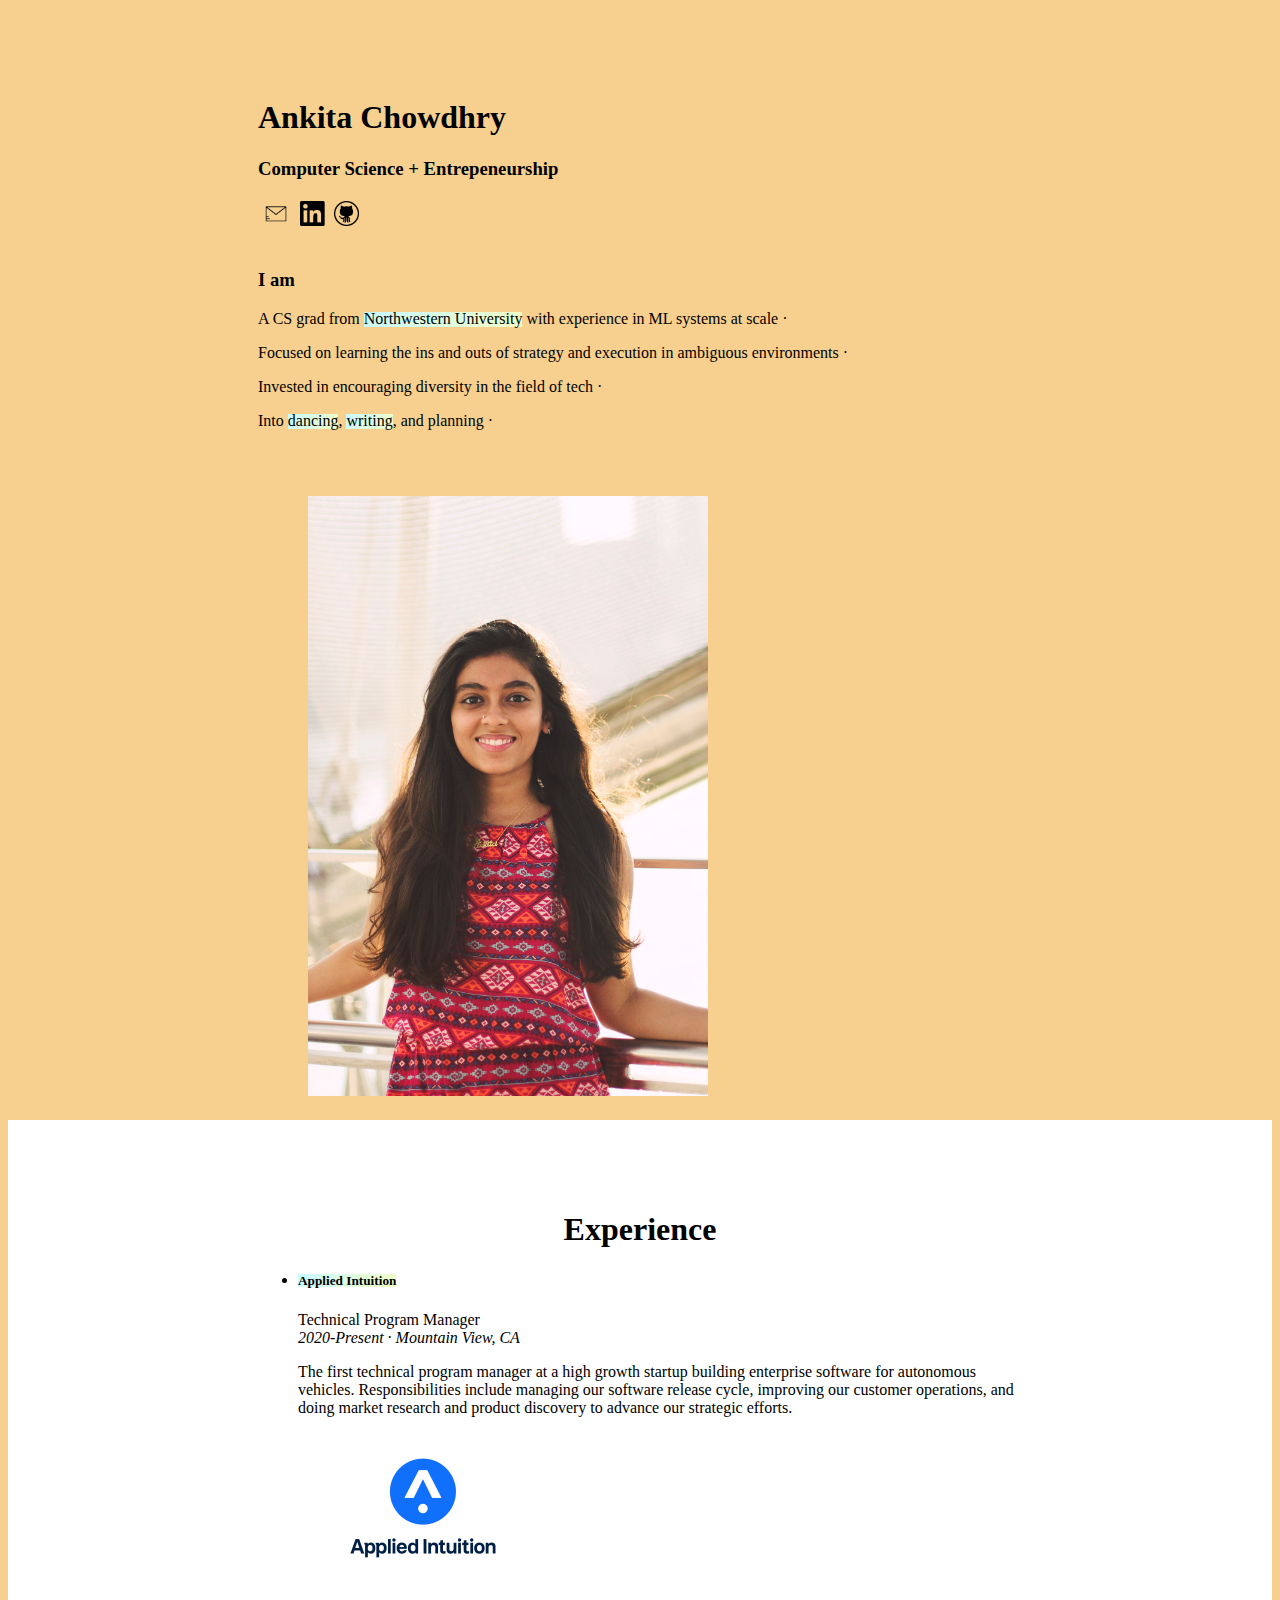
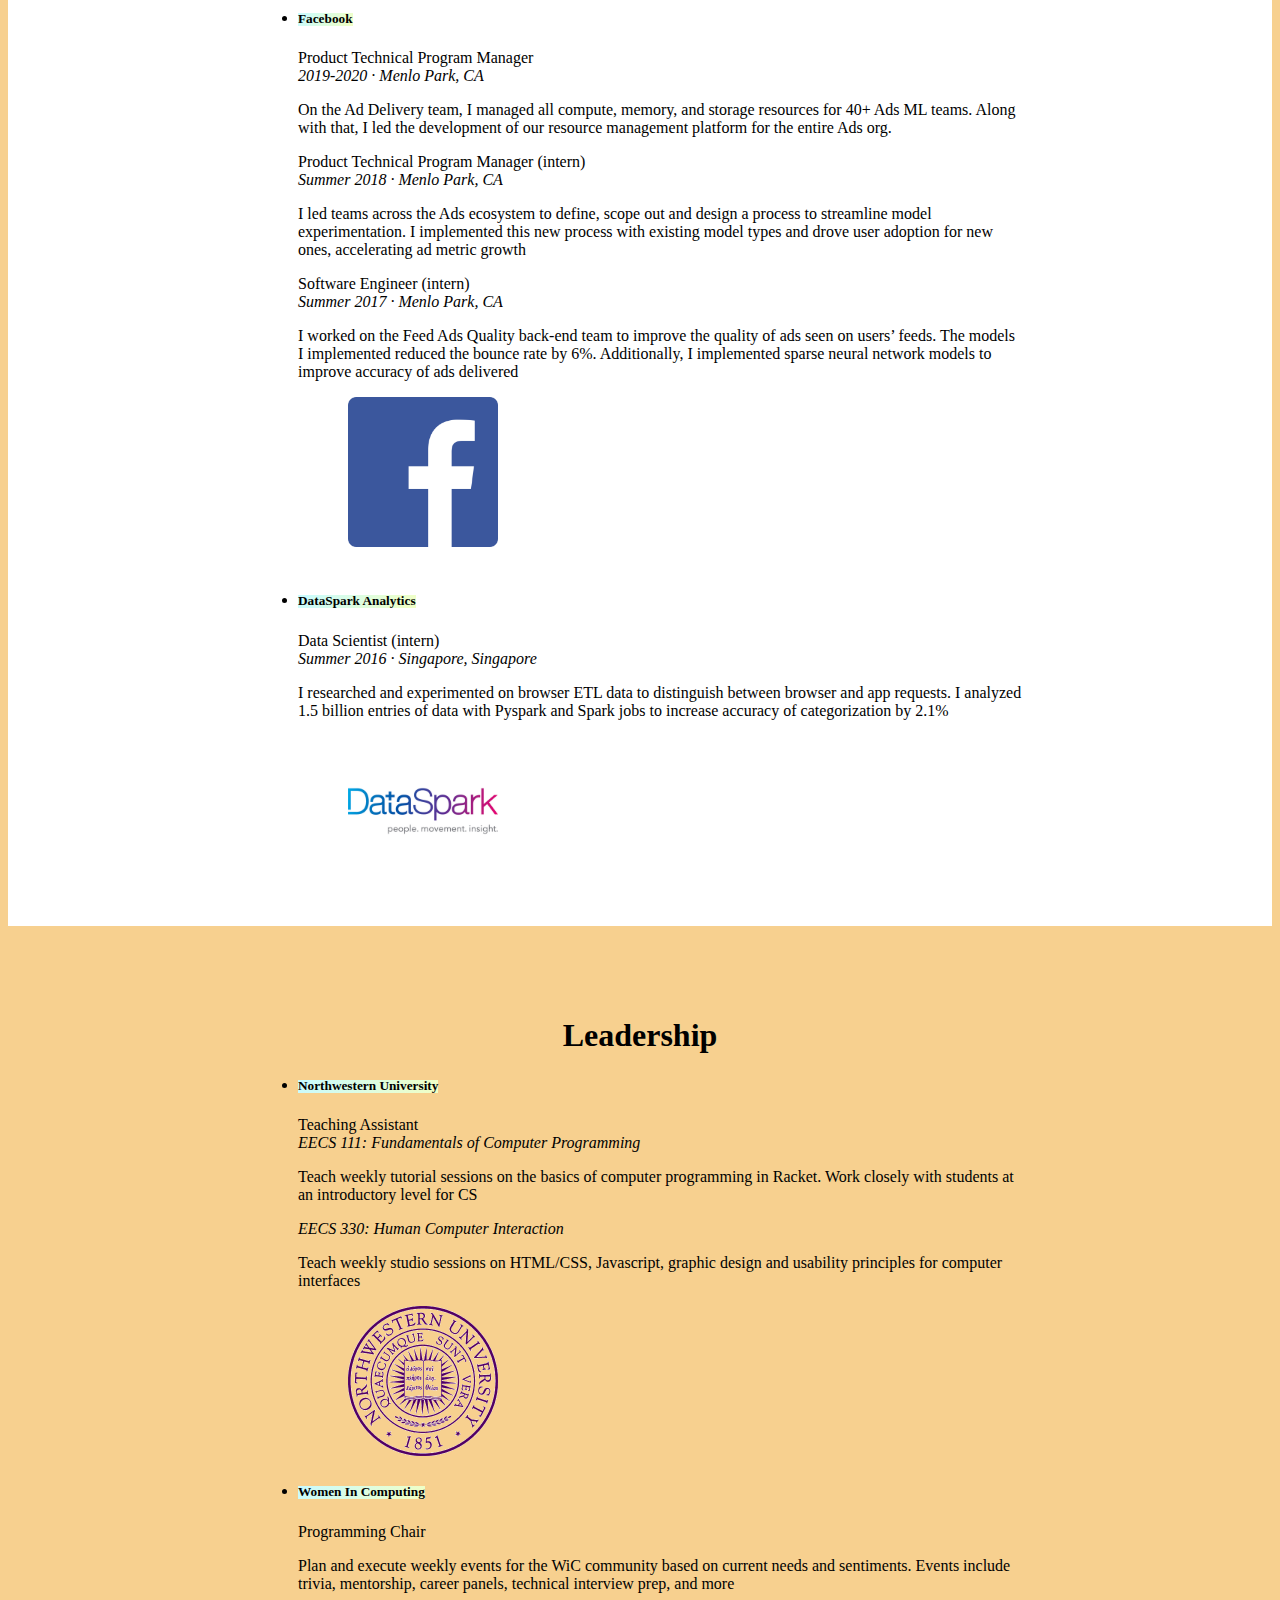
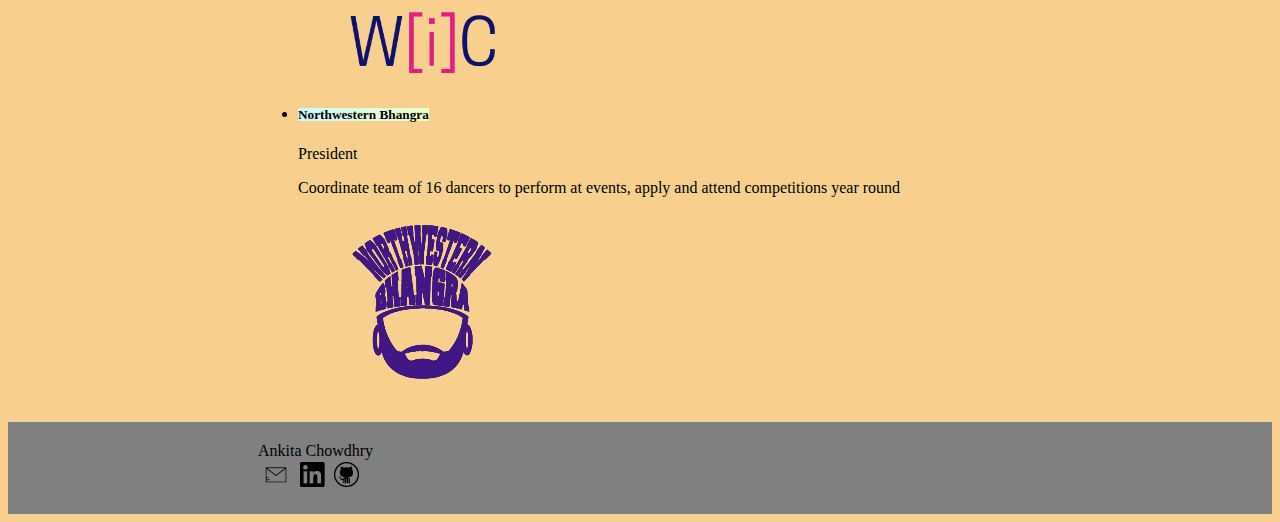
==== index.html @ aebbfc29 "updated post grad" ====
<!DOCTYPE html>
<html lang="en">
  <head>
    <!-- Required meta tags -->

      <!-- Global site tag (gtag.js) - Google Analytics -->
      <script async src="https://www.googletagmanager.com/gtag/js?id=UA-130347193-1"></script>
      <script>
      window.dataLayer = window.dataLayer || [];
      function gtag(){dataLayer.push(arguments);}
      gtag('js', new Date());

      gtag('config', 'UA-130347193-1');
      </script>


      <meta charset="utf-8">
      <meta name="viewport" content="width=device-width, initial-scale=1, shrink-to-fit=no">

  <!-- Favicon -->
      <!-- <link rel="apple-touch-icon" sizes="180x180" href="/apple-touch-icon.png">
      <link rel="icon" type="image/png" sizes="32x32" href="/favicon-32x32.png">
      <link rel="icon" type="image/png" sizes="16x16" href="/favicon-16x16.png">
      <link rel="manifest" href="/site.webmanifest">
      <link rel="mask-icon" href="/safari-pinned-tab.svg" color="#5bbad5">
      <meta name="msapplication-TileColor" content="#da532c">
      <meta name="theme-color" content="#ffffff"> -->
      <link rel="shortcut icon" type="image/x-icon" href="favicon.ico" />

      <!-- Bootstrap CSS -->
      <link rel="stylesheet" href="https://stackpath.bootstrapcdn.com/bootstrap/4.1.3/css/bootstrap.min.css" integrity="sha384-MCw98/SFnGE8fJT3GXwEOngsV7Zt27NXFoaoApmYm81iuXoPkFOJwJ8ERdknLPMO" crossorigin="anonymous">
      <link rel="stylesheet" type="text/css" href="css/style.css">

      <title>Ankita Chowdhry - Home</title>
    </head>
    <body>

      <nav class="navbar navbar-expand-lg navbar-dark bg-dark sticky-top">
        <a class="navbar-brand" href="#">Ankita Chowdhry</a>
        <button class="navbar-toggler" type="button" data-toggle="collapse" data-target="#navbarNavAltMarkup" aria-controls="navbarNavAltMarkup" aria-expanded="false" aria-label="Toggle navigation">
          <span class="navbar-toggler-icon"></span>
        </button>
        <div class="collapse navbar-collapse" id="navbarNavAltMarkup">
          <div class="navbar-nav">
            <a class="nav-item nav-link" href="#about">About</a>
            <a class="nav-item nav-link" href="#experience">Experience</a>
            <a class="nav-item nav-link" href="#leadership">Leadership</a>
            <a class="nav-item nav-link" href="photog.html">Photography</a>
            <a class="nav-item nav-link" href="blog.html">Blog</a>
          </div>
        </div>
      </nav>

      <!-- <div id="about" class="container-fluid"> -->
      <section id="about">
        <div class="row justify-content-center">
            <div class="media">
              <div class="col-6">
                <div class="media-body">
                  <h1 class="mt-0 mb-1" id="ankita-title">Ankita Chowdhry</h1>
                  <h3 class="mt-3">Computer Science + Entrepeneurship</h3>
                  <div id="icons">
                    <a href="mailto:ankitachowdhry97@gmail.com">
                      <img class="icon" src="icons/gmail.png">
                    </a>
                    <a href="https://www.linkedin.com/in/ankita-chowdhry/">
                      <img class="icon" src="icons/linkedin_121.png">
                    </a>
                    <a href="https://github.com/AnxChow">
                      <img class="icon" src="icons/github.png">
                    </a>
                  </div>
                  <br>
                  <h3>I am</h3>
                  <p>A CS grad from <a class="effect" href="https://www.northwestern.edu/">Northwestern University</a> with experience in ML systems at scale · </p>
                  <p>Focused on learning the ins and outs of strategy and execution in ambiguous environments · </p>
                  <p>Invested in encouraging diversity in the field of tech · </p>
                  <p>Into <a class="effect" href="https://www.youtube.com/watch?v=dH79D259wD0">dancing</a>, <a class="effect" href="https://www.facebook.com/RefreshDanceCrew/">writing</a>, and planning · </p>
                </div>
              </div>
              <div class="col-6">
                <img class="mr-3" id="ankitapic" src="assets/portrait2.jpg" alt="Ankita">
              </div>
            </div>
          </div>
        </section>
        <!-- </div> -->
      <!-- </div> -->
      <!-- <div id="experience" class="container-fluid"> -->
      <section id="experience">
        <div class="row justify-content-center">
          <div class="col-sm section-header">
            <h1>Experience</h1>
          </div>
        </div>
        <ul class="list-unstyled">
          <li class="media">
            <div class="media-body">
              <h5 class="mt-0 mb-1"><a class="effect" href="https://www.appliedintuition.com/">Applied Intuition</a></h5>
              <h7>Technical Program Manager</h7><br>
              <h8 style="font-style:italic">2020-Present · Mountain View, CA</h8>
              <div class="desc">
                <p> The first technical program manager at a high growth startup building enterprise software for autonomous vehicles. Responsibilities include managing our software release cycle, improving our customer operations, and doing market research and product discovery to advance our strategic efforts. </p>
              </div>
            </div>
            <img class="align-self-center mr-3 logo" src="assets/applied.png" alt="Applied">
          </li>
          <li class="media">
            <div class="media-body">
              <h5 class="mt-0 mb-1"><a class="effect" href="https://www.facebook.com/careers/">Facebook</a></h5>
              <h7>Product Technical Program Manager</h7><br>
              <h8 style="font-style:italic">2019-2020 · Menlo Park, CA</h8>
              <div class="desc">
                <p> On the Ad Delivery team, I managed all compute, memory, and storage resources for 40+ Ads ML teams. Along with that, I led the development of our resource management platform for the entire Ads org.</p>
              </div>
              <h7>Product Technical Program Manager (intern)</h7><br>
              <h8 style="font-style:italic">Summer 2018 · Menlo Park, CA</h8>
              <div class="desc">
                <p> I led teams across the Ads ecosystem to define, scope out and design a process to streamline model experimentation. I implemented this new process with existing model types and drove user adoption for new ones, accelerating ad metric growth</p>
              </div>
              <h7>Software Engineer (intern)</h7><br>
              <h8 style="font-style:italic">Summer 2017 · Menlo Park, CA</h8>
              <div class="desc">
                <p> I worked on the Feed Ads Quality back-end team to improve the quality of ads seen on users’ feeds. The models I implemented reduced the bounce rate by 6%. Additionally, I implemented sparse neural network models to improve accuracy of ads delivered</p>
              </div>
            </div>
            <img class="align-self-center mr-3 logo" src="assets/fb.png" alt="Facebook">
          </li>
          <br>
          <li class="media">
            <div class="media-body">
              <h5 class="mt-0 mb-1"><a class="effect" href="https://www.datasparkanalytics.com/">DataSpark Analytics</a></h5>
              <h7>Data Scientist (intern)</h7><br>
              <h8 style="font-style:italic">Summer 2016 · Singapore, Singapore</h8>
              <div class="desc">
                <p> I researched and experimented on browser ETL data to distinguish between browser and app requests. I analyzed 1.5 billion entries of data with Pyspark and Spark jobs to increase accuracy of categorization by 2.1%</p>
              </div>
            </div>
            <img class="align-self-center mr-3 logo" src="assets/dspark.png" alt="Dataspark">
          </li>
        </ul>
      </section>
      <!-- </div> -->
      <section id="leadership">
        <!-- <div id="leadership" class="container-fluid"> -->
          <div class="row justify-content-center">
            <div class="col-sm section-header">
              <h1>Leadership</h1>
            </div>
          </div>
          <ul class="list-unstyled">
            <li class="media">
              <div class="media-body">
                <h5 class="mt-0 mb-1"><a class="effect" href="https://www.northwestern.edu/">Northwestern University</a></h5>
                <h7>Teaching Assistant</h7>
                <div class="desc">
                  <h8 style="font-style:italic">EECS 111: Fundamentals of Computer Programming</h8>
                  <p>Teach weekly tutorial sessions on the basics of computer programming in Racket. Work closely with students at an introductory level for CS</p>
                  <h8 style="font-style:italic">EECS 330: Human Computer Interaction</h8>
                  <p>Teach weekly studio sessions on HTML/CSS, Javascript, graphic design and usability principles for computer interfaces</p>
                </div>
              </div>
              <img class="align-self-center mr-3 logo" src="assets/NU.png" alt="Generic placeholder image">
            </li>
            <li class="media my-4">
              <div class="media-body">
                <h5 class="mt-0 mb-1"><a class="effect" href="http://www.eecs.northwestern.edu/wic/">Women In Computing</a></h5>
                <h7>Programming Chair</h7>
                <div class="desc">
                  <p>Plan and execute weekly events for the WiC community based on current needs and sentiments. Events include trivia, mentorship, career panels, technical interview prep, and more</p>
                </div>
              </div>
              <img class="align-self-center mr-3 logo" src="assets/wic.png" alt="Generic placeholder image">
            </li>
            <li class="media">
              <div class="media-body">
                <h5 class="mt-0 mb-1"><a class="effect" href="https://ankitachowdhry97.wixsite.com/nubhangra">Northwestern Bhangra</a></h5>
                <h7>President</h7>
                <div class="desc">
                  <p>Coordinate team of 16 dancers to perform at events, apply and attend competitions year round</p>
                </div>
              </div>
              <img class="align-self-center mr-3 logo" src="assets/bhangra.svg" alt="Generic placeholder image">
            </li>
          </ul>
        </section>
        <!-- </div> -->
        <section id="footer">
          <div class="row justify-content-between">
            <div class="col-sm-9">
              Ankita Chowdhry
            </div>
            <div id="icons" class="icon-bottom col-sm-3">
              <a href="mailto:ankitachowdhry97@gmail.com">
                <img class="icon" src="icons/gmail.png">
              </a>
              <a href="https://www.linkedin.com/in/ankita-chowdhry/">
                <img class="icon" src="icons/linkedin_121.png">
              </a>
              <a href="https://github.com/AnxChow">
                <img class="icon" src="icons/github.png">
              </a>
            </div>
        </section>
      <!-- Optional JavaScript -->
      <!-- jQuery first, then Popper.js, then Bootstrap JS -->
      <script src="https://code.jquery.com/jquery-3.3.1.slim.min.js" integrity="sha384-q8i/X+965DzO0rT7abK41JStQIAqVgRVzpbzo5smXKp4YfRvH+8abtTE1Pi6jizo" crossorigin="anonymous"></script>
      <script src="https://cdnjs.cloudflare.com/ajax/libs/popper.js/1.14.3/umd/popper.min.js" integrity="sha384-ZMP7rVo3mIykV+2+9J3UJ46jBk0WLaUAdn689aCwoqbBJiSnjAK/l8WvCWPIPm49" crossorigin="anonymous"></script>
      <script src="https://stackpath.bootstrapcdn.com/bootstrap/4.1.3/js/bootstrap.min.js" integrity="sha384-ChfqqxuZUCnJSK3+MXmPNIyE6ZbWh2IMqE241rYiqJxyMiZ6OW/JmZQ5stwEULTy" crossorigin="anonymous"></script>
      <script src="https://ajax.googleapis.com/ajax/libs/jquery/3.3.1/jquery.min.js"></script>
      <script src="js/index.js"></script>
    </body>
</html>
---- css/style.css ----
#ankitapic{
  /* float:right; */
  height: 600px;
  width: auto;
  padding-left: 50px;
  padding-top: 50px;
}

body {
  background-color: #f7d08f;
}

a{
  text-decoration:none;
}

a.effect{
  color:black;
  text-decoration: none;
  background-image: linear-gradient(120deg,  #C9FBFF 0%, #F1FFC4 100%);
  background-repeat: no-repeat;
  /* background-size: 100% 0.2em; */
  background-size: 100% 88%;
  background-position: 0 88%;
  transition: background-size 0.25s ease-in;
}

a.effect:hover{
  text-decoration:none;
  background-size: 100% 0.2em;
  background-image: linear-gradient(120deg,  #F1FFC4 0%,  #C9FBFF 100%);
  opacity:1;
}

a:hover{
  opacity:.5;
  text-decoration: none;
}

.icon{
  width:auto;
  height: 25px;
  padding: 2.5px;
}

.logo{
  height: auto;
  width: 150px;
  padding-left: 50px;
}

.icon img:hover{
  height:15px;
  width:auto;
}

.section-header{
  padding-top: 50px;
  text-align: center;
}

h1{
  font-family: 'AvenirNext-DemiBold';
}
h2{
  font-family: 'AvenirNext-DemiBold';
}
h3{
  font-family: 'AvenirNext-DemiBold';
}
p{
  font-family:'Avenir Next';
}

#ankita-title{
  padding-top: 50px;
}

#photog-title{
  padding-top: 100px;
  text-align: center;
  /* vertical-align: center; */
}

.pic{
  width:750px;
  height:500px;
}

section{
  padding-left: 250px;
  padding-right: 250px;
  padding-top: 20px;
  padding-bottom: 20px;
}

#experience, #africa, #misc{
  background-color: white;
}

#intro{
  height:300px;
}

#blog-intro{
  height:450px;
}


#footer{
  background-color: grey;
  justify-content: space-between;
}

 .icon-bottom{
  padding-right: 66px;
}
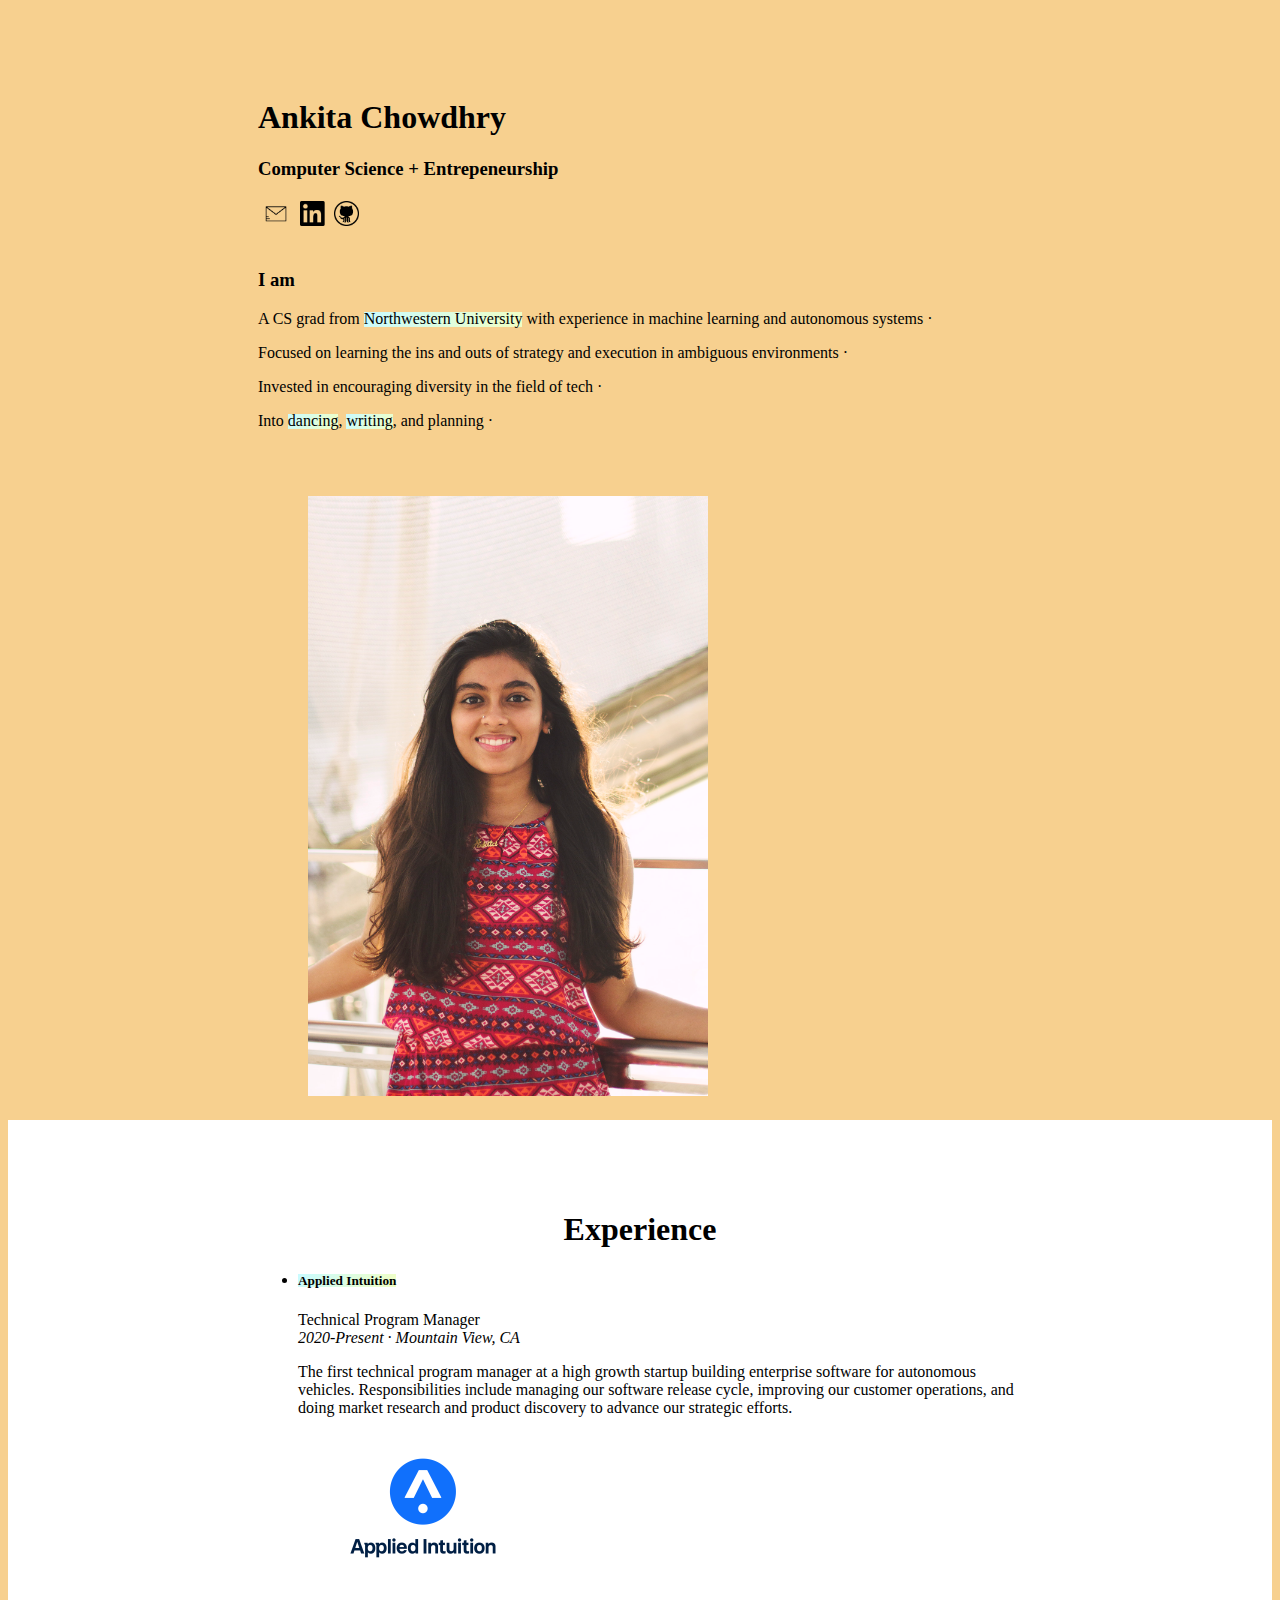
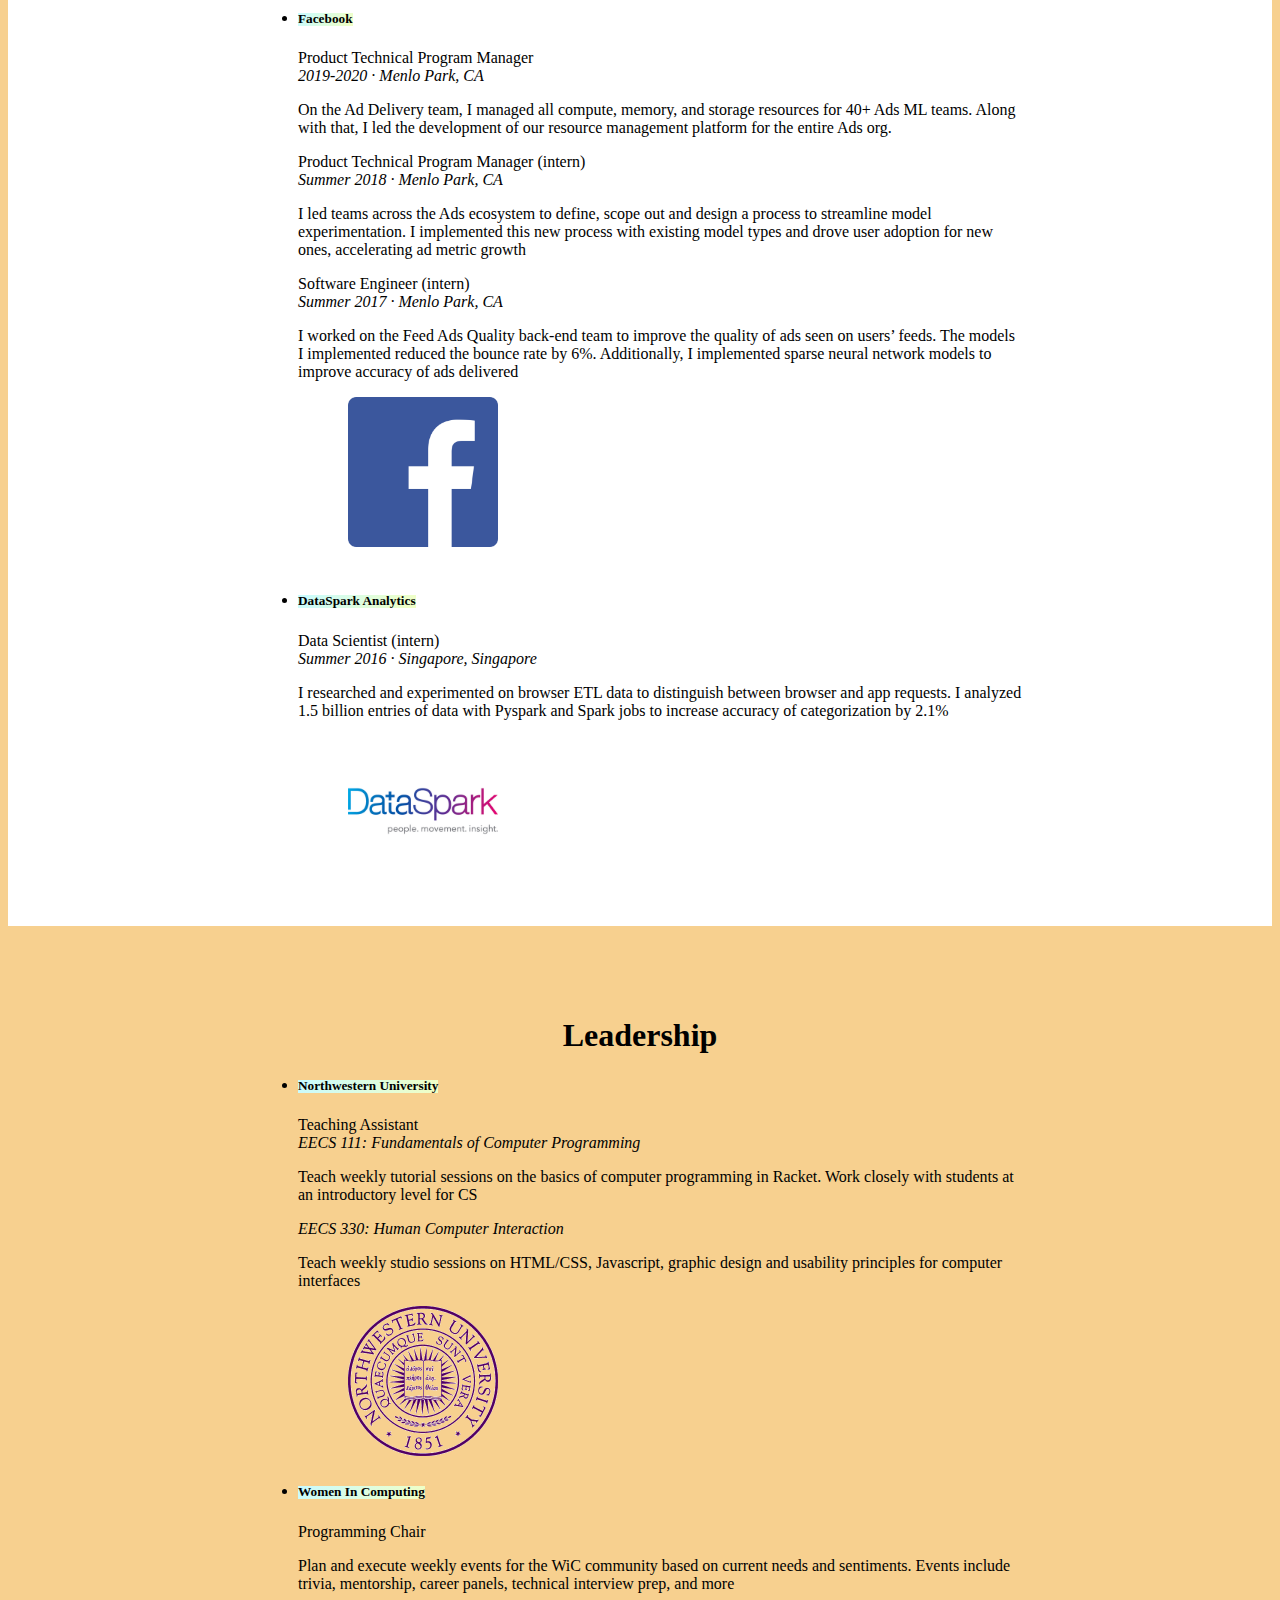
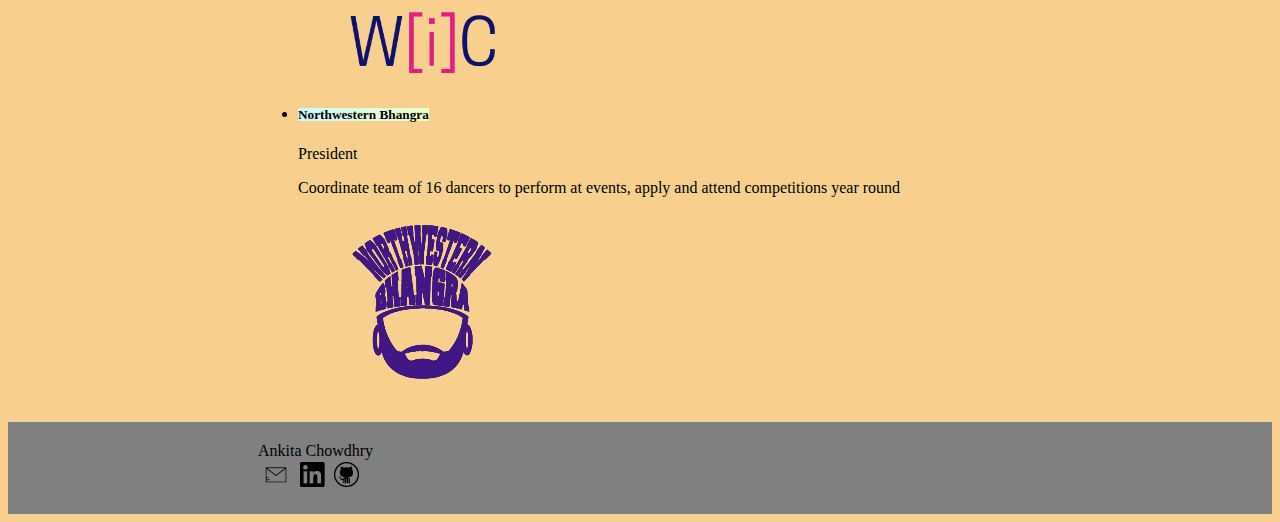
==== commit fa161577: "update bio" ====
--- a/index.html
+++ b/index.html
@@ -72,10 +72,10 @@
                   </div>
                   <br>
                   <h3>I am</h3>
-                  <p>A CS grad from <a class="effect" href="https://www.northwestern.edu/">Northwestern University</a> with experience in ML systems at scale · </p>
+                  <p>A CS grad from <a class="effect" href="https://www.northwestern.edu/">Northwestern University</a> with experience in machine learning and autonomous systems · </p>
                   <p>Focused on learning the ins and outs of strategy and execution in ambiguous environments · </p>
                   <p>Invested in encouraging diversity in the field of tech · </p>
-                  <p>Into <a class="effect" href="https://www.youtube.com/watch?v=dH79D259wD0">dancing</a>, <a class="effect" href="https://www.facebook.com/RefreshDanceCrew/">writing</a>, and planning · </p>
+                  <p>Into <a class="effect" href="https://www.youtube.com/watch?v=dH79D259wD0">dancing</a>, <a class="effect" href="blog.html">writing</a>, and planning · </p>
                 </div>
               </div>
               <div class="col-6">
--- a/css/style.css
+++ b/css/style.css
@@ -82,9 +82,71 @@
   /* vertical-align: center; */
 }
 
+.blog-title{
+  padding-top: 20px;
+  /* text-align: left; */
+  /* vertical-align: center; */
+}
+
+.blog-pic{
+  /* height:300px;
+  width:auto; */
+  width:100%;
+  height:auto;
+  padding-bottom: 10px;
+}
+
+.blog-desc{
+  padding-bottom: 20px;
+}
+
+p.blog-date{
+  font-style:italic;
+}
+
 .pic{
   width:750px;
   height:500px;
+}
+
+
+#experience, #africa, #misc{
+  background-color: white;
+}
+
+#intro{
+  height:300px;
+}
+
+.blog-container{
+  width:500px;
+  height:auto;
+  margin-left: auto;
+  margin-right: auto;
+  text-align: left;
+}
+
+.blog-body-title{
+  padding-top: 20px;
+  /* text-align: left; */
+  /* vertical-align: center; */
+  text-align: center;
+}
+
+.blog-body{
+  width:1000px;
+  height:auto;
+  margin-left: auto;
+  margin-right: auto;
+  text-align: left;
+  padding-bottom: 20px;
+}
+
+.blog-body-pic{
+  display: block;
+  margin-left: auto;
+  margin-right: auto;
+  width: 50%;
 }
 
 section{
@@ -94,19 +156,6 @@
   padding-bottom: 20px;
 }
 
-#experience, #africa, #misc{
-  background-color: white;
-}
-
-#intro{
-  height:300px;
-}
-
-#blog-intro{
-  height:450px;
-}
-
-
 #footer{
   background-color: grey;
   justify-content: space-between;
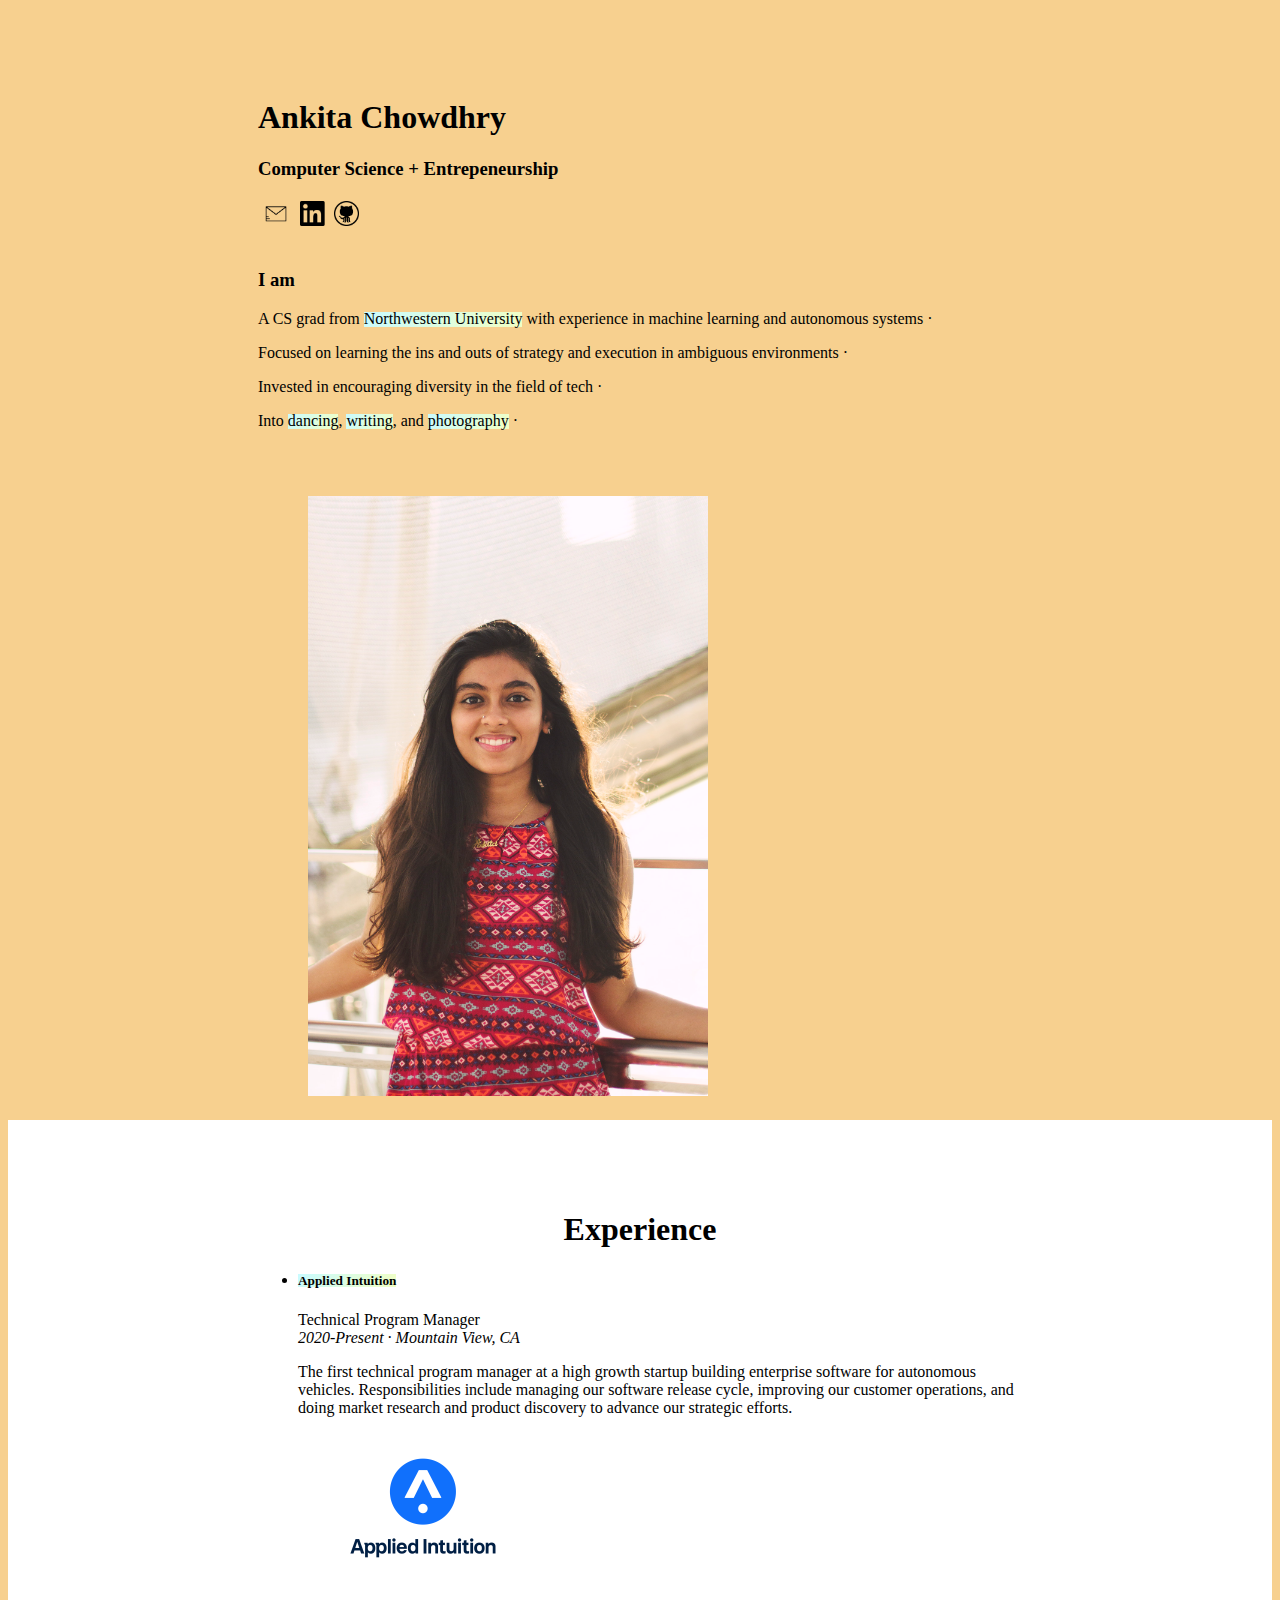
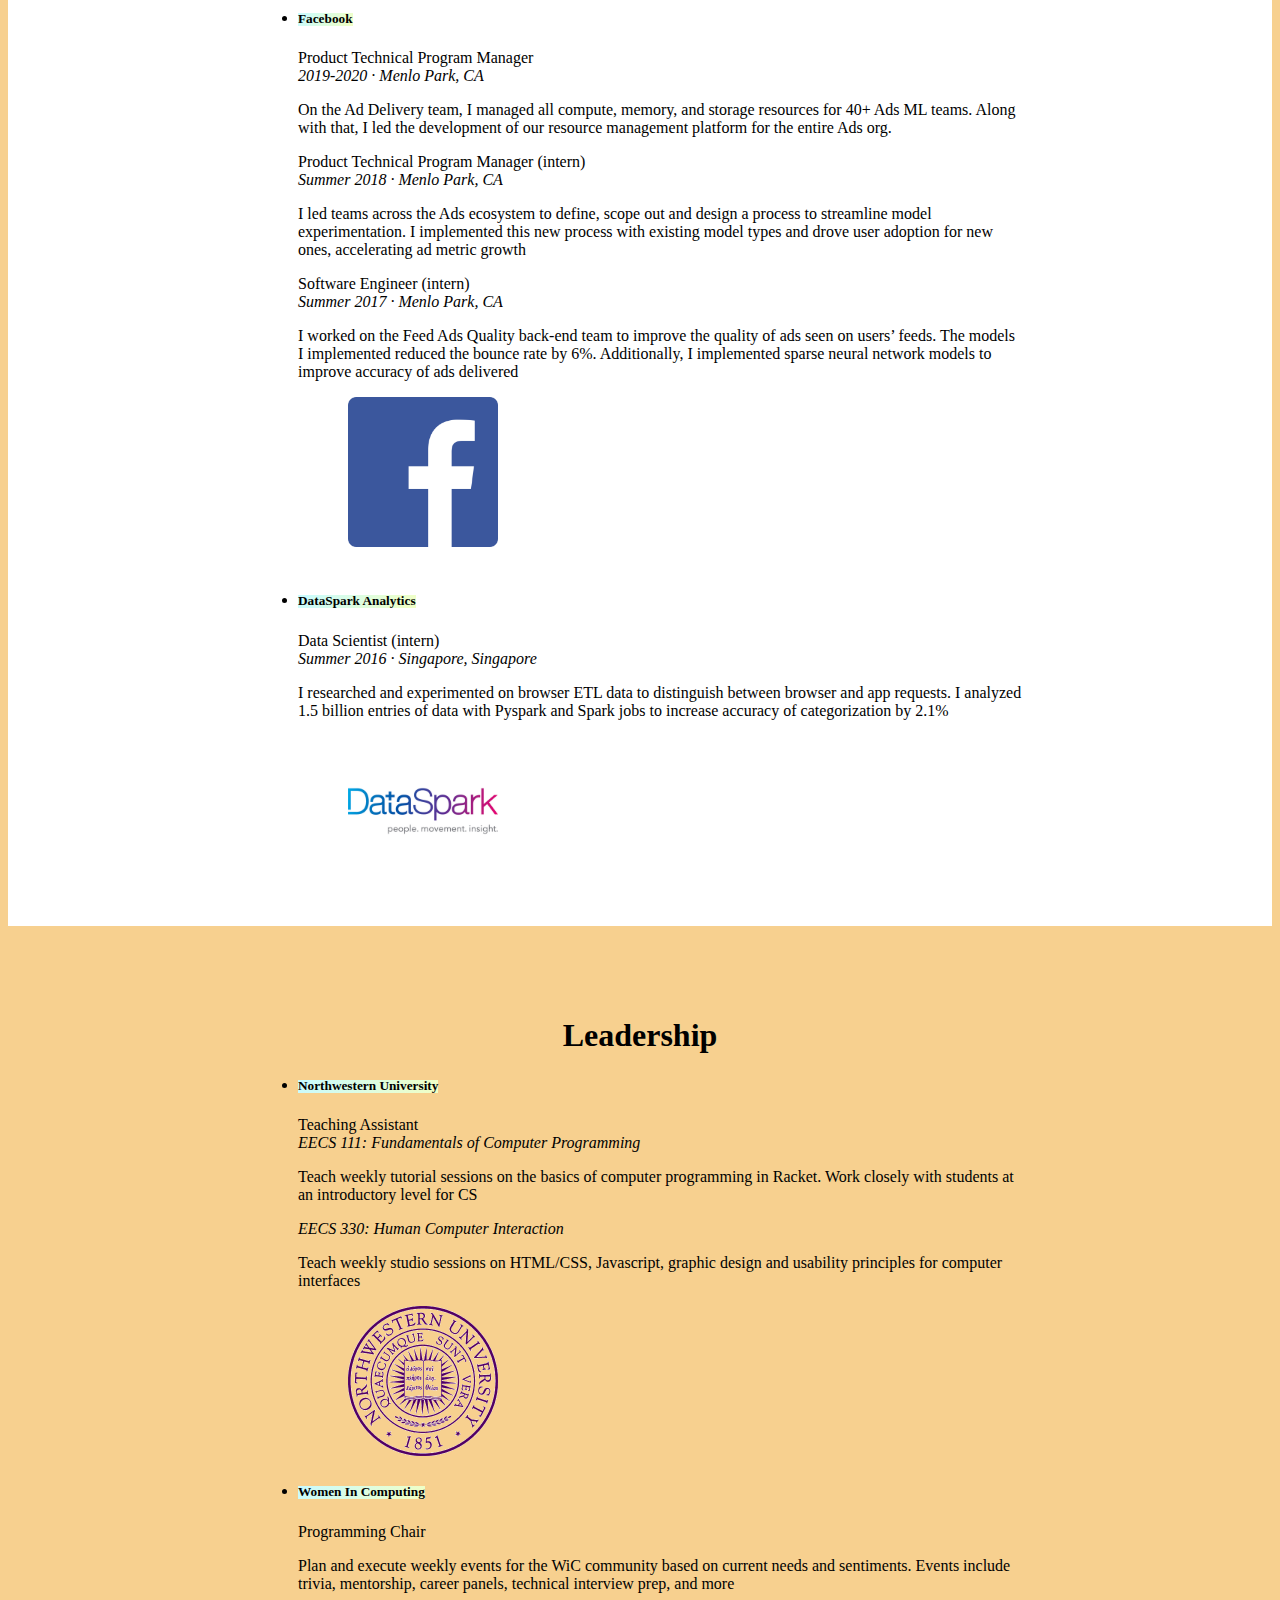
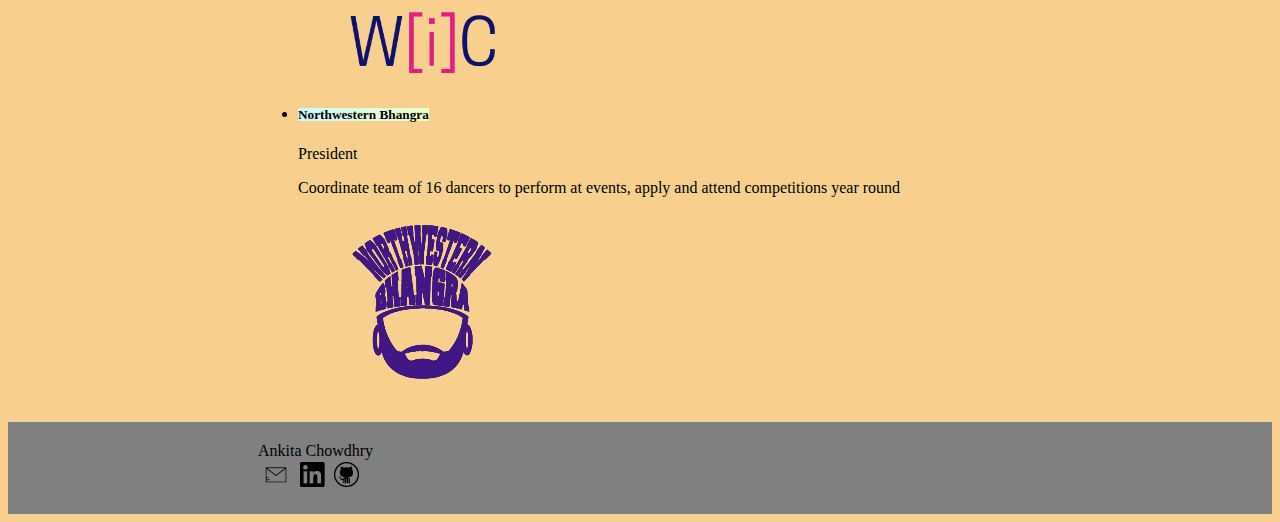
==== commit 56ce7de5: "update interests" ====
--- a/index.html
+++ b/index.html
@@ -75,7 +75,7 @@
                   <p>A CS grad from <a class="effect" href="https://www.northwestern.edu/">Northwestern University</a> with experience in machine learning and autonomous systems · </p>
                   <p>Focused on learning the ins and outs of strategy and execution in ambiguous environments · </p>
                   <p>Invested in encouraging diversity in the field of tech · </p>
-                  <p>Into <a class="effect" href="https://www.youtube.com/watch?v=dH79D259wD0">dancing</a>, <a class="effect" href="blog.html">writing</a>, and planning · </p>
+                  <p>Into <a class="effect" href="https://www.youtube.com/watch?v=dH79D259wD0">dancing</a>, <a class="effect" href="blog.html">writing</a>, and <a class="effect" href="photog.html">photography</a> · </p>
                 </div>
               </div>
               <div class="col-6">
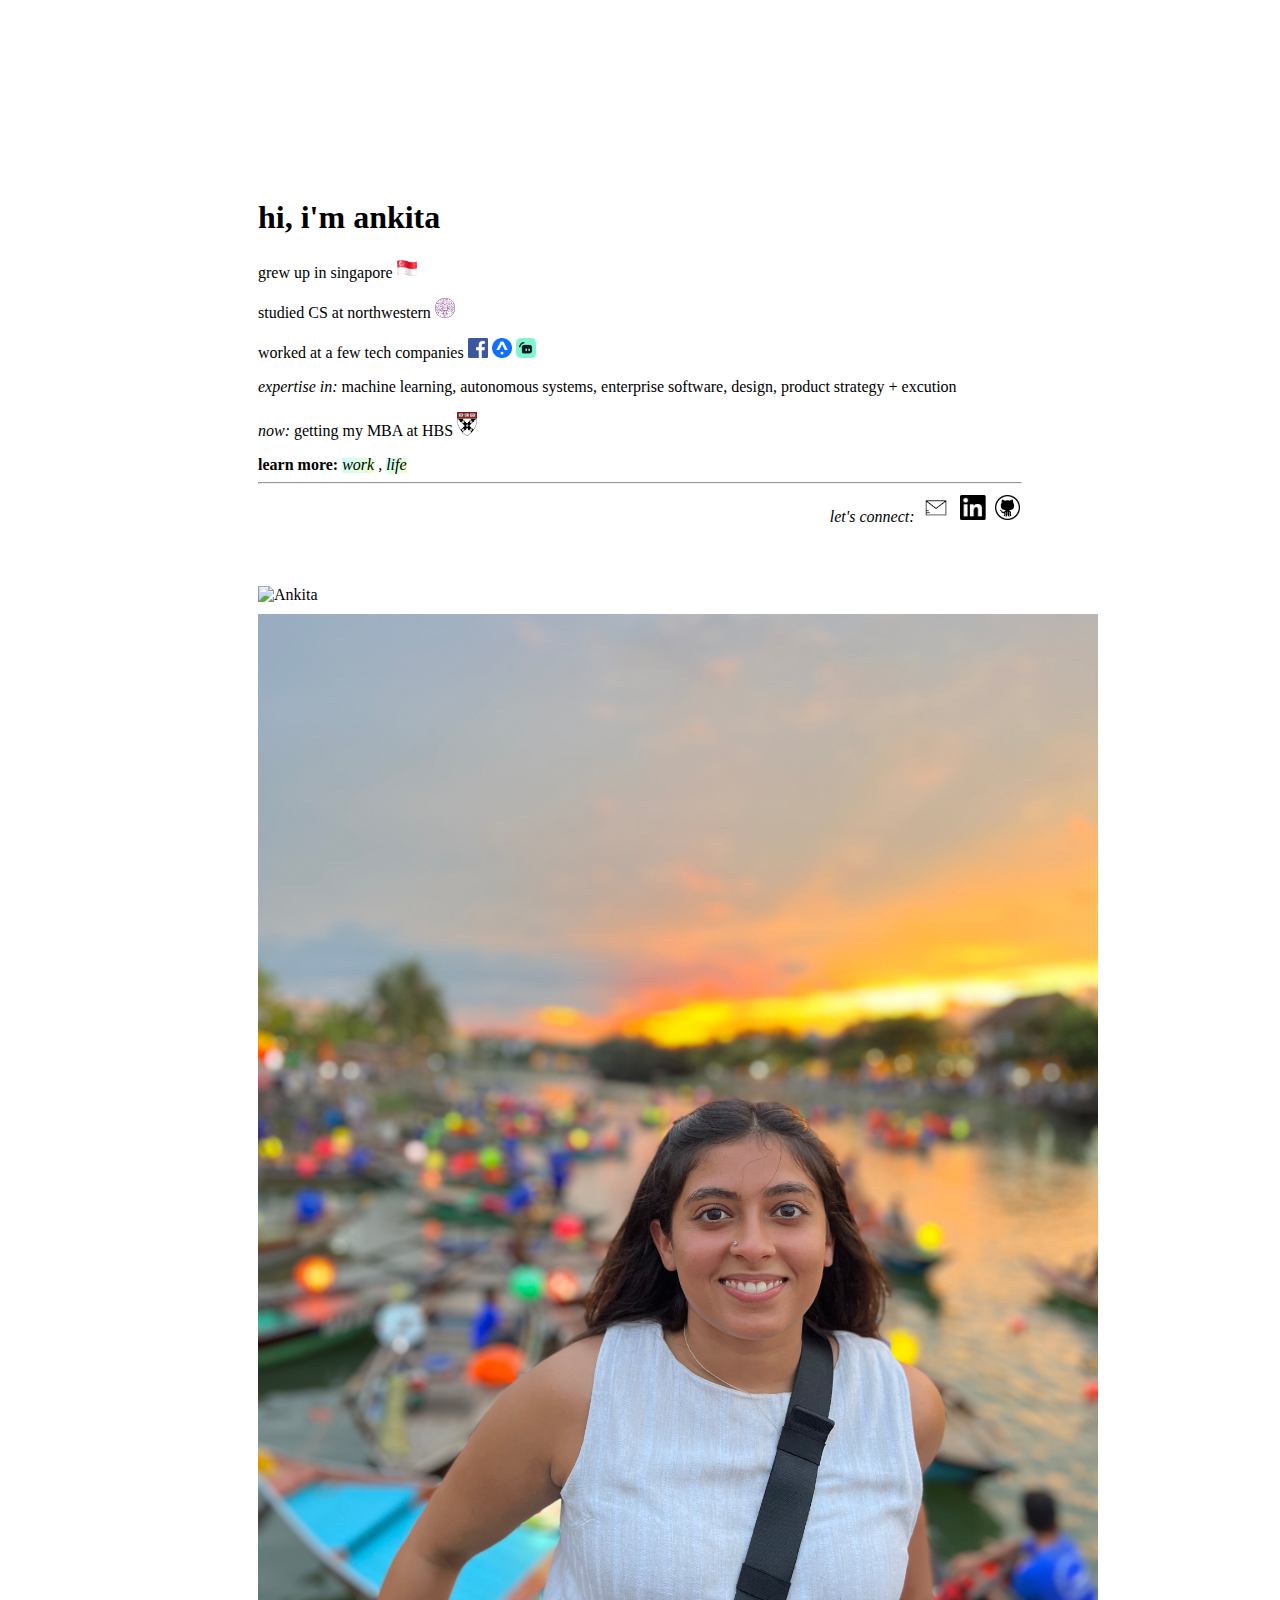
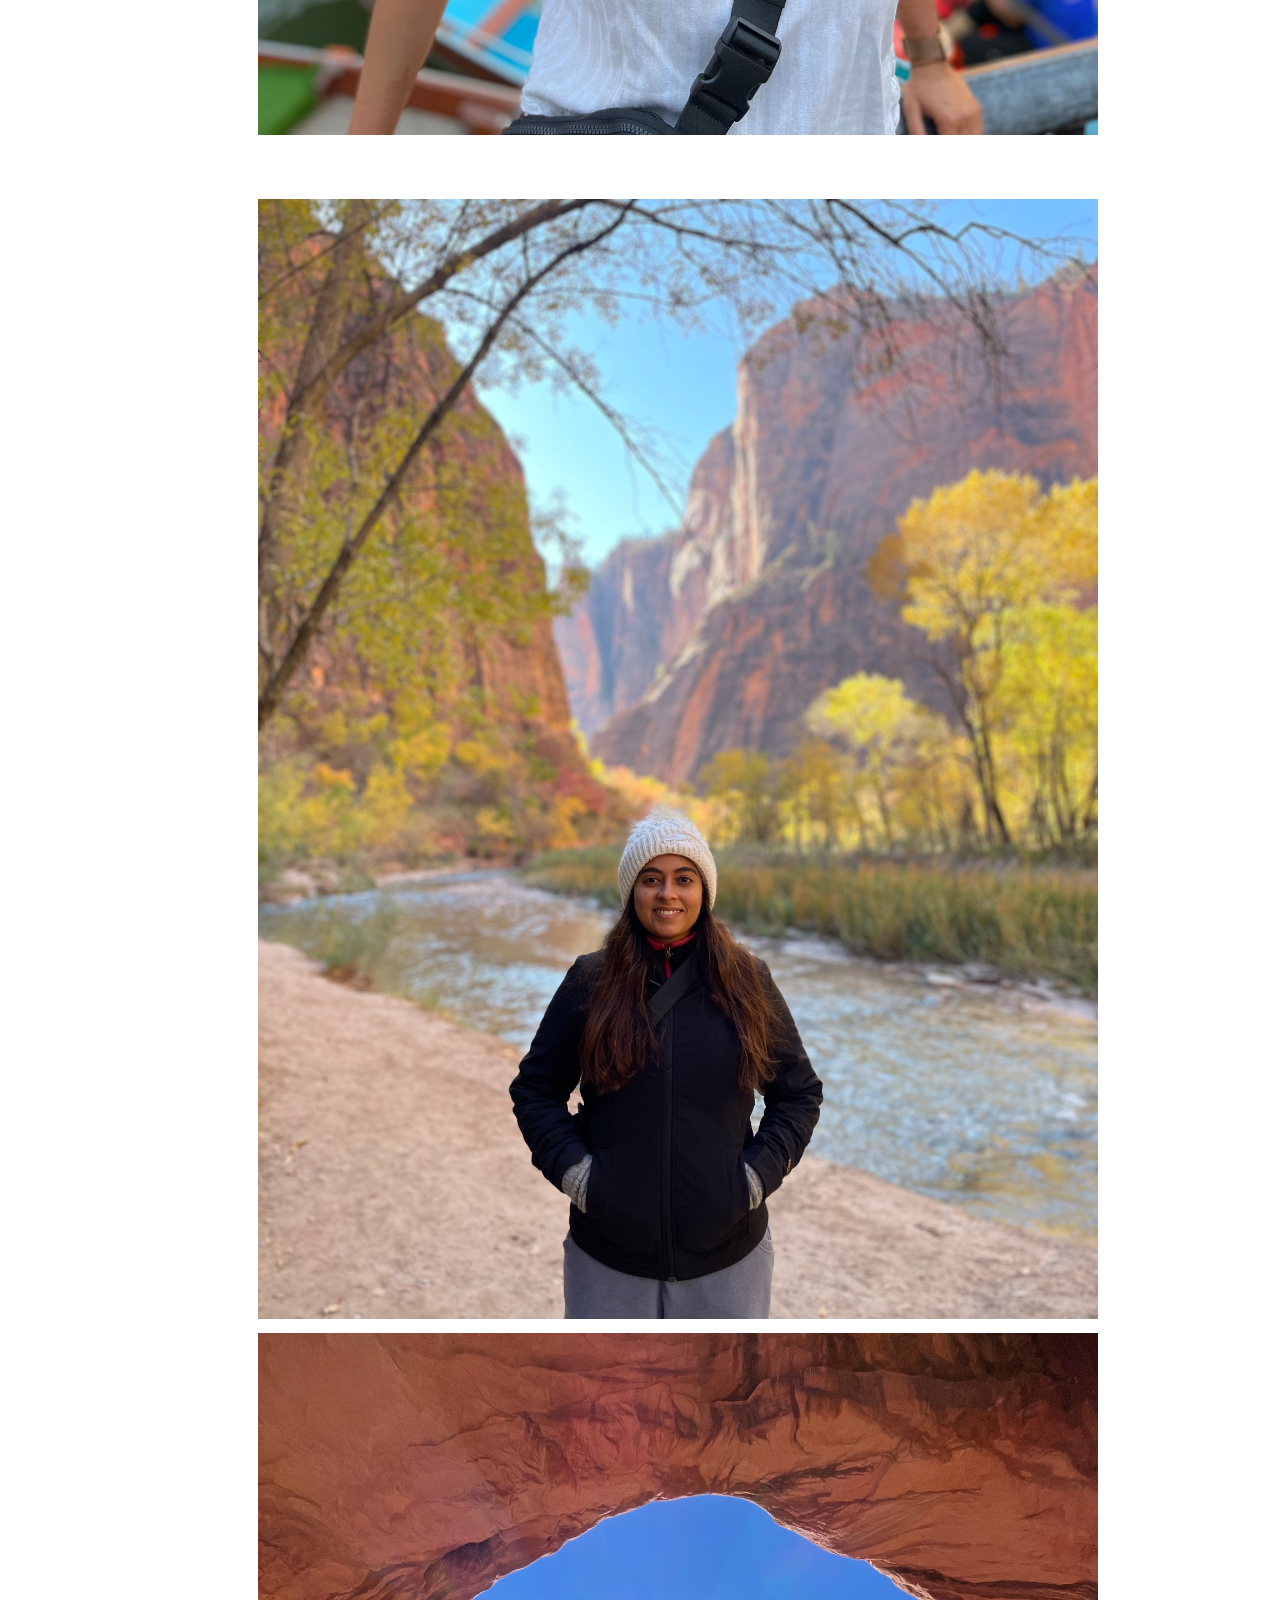
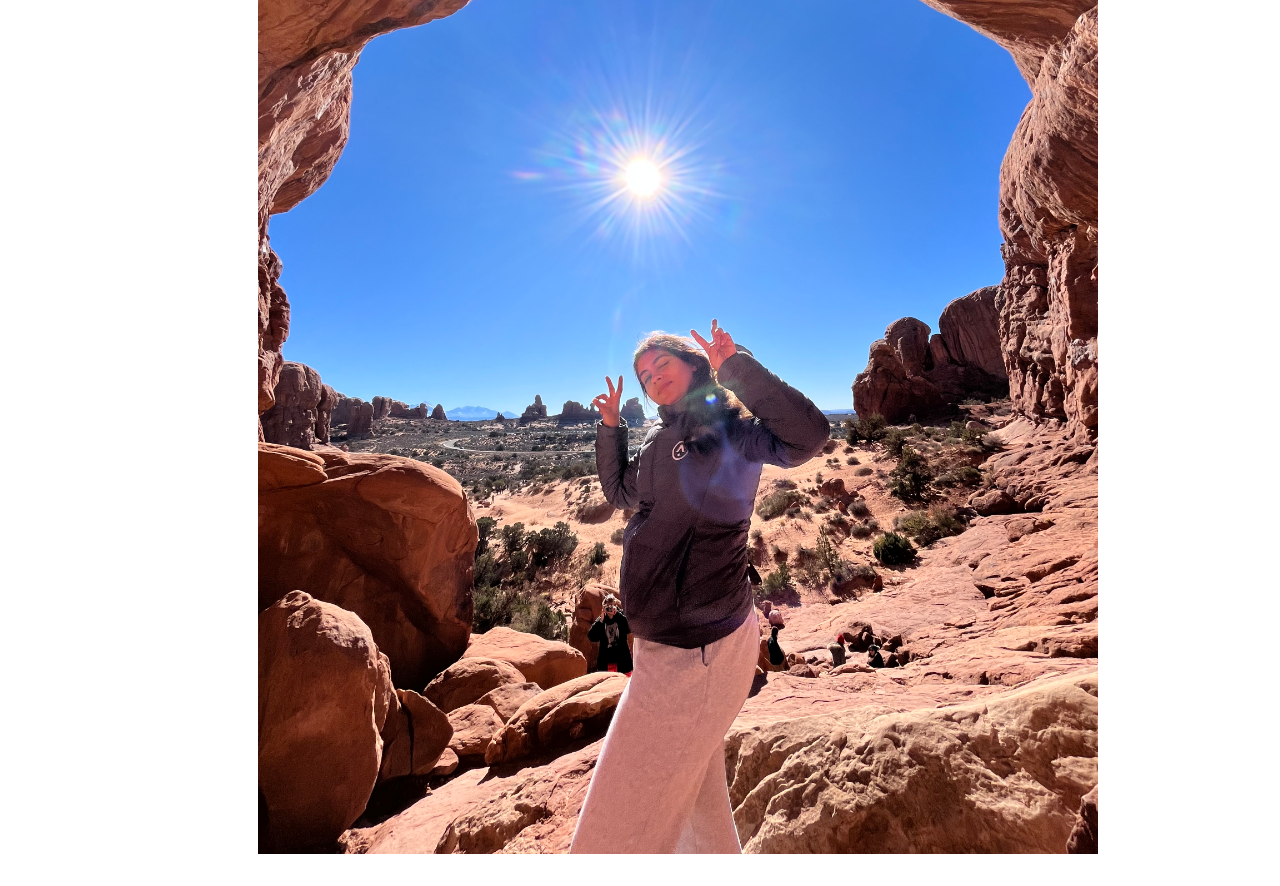
==== commit c7698582: "personal site v2!!" ====
--- a/index.html
+++ b/index.html
@@ -3,15 +3,15 @@
   <head>
     <!-- Required meta tags -->
 
-      <!-- Global site tag (gtag.js) - Google Analytics -->
-      <script async src="https://www.googletagmanager.com/gtag/js?id=UA-130347193-1"></script>
-      <script>
+    <!-- Google tag (gtag.js) -->
+    <script async src="https://www.googletagmanager.com/gtag/js?id=G-55WW86L68L"></script>
+    <script>
       window.dataLayer = window.dataLayer || [];
       function gtag(){dataLayer.push(arguments);}
       gtag('js', new Date());
 
-      gtag('config', 'UA-130347193-1');
-      </script>
+      gtag('config', 'G-55WW86L68L');
+    </script>
 
 
       <meta charset="utf-8">
@@ -35,31 +35,26 @@
     </head>
     <body>
 
-      <nav class="navbar navbar-expand-lg navbar-dark bg-dark sticky-top">
-        <a class="navbar-brand" href="#">Ankita Chowdhry</a>
-        <button class="navbar-toggler" type="button" data-toggle="collapse" data-target="#navbarNavAltMarkup" aria-controls="navbarNavAltMarkup" aria-expanded="false" aria-label="Toggle navigation">
-          <span class="navbar-toggler-icon"></span>
-        </button>
-        <div class="collapse navbar-collapse" id="navbarNavAltMarkup">
-          <div class="navbar-nav">
-            <a class="nav-item nav-link" href="#about">About</a>
-            <a class="nav-item nav-link" href="#experience">Experience</a>
-            <a class="nav-item nav-link" href="#leadership">Leadership</a>
-            <a class="nav-item nav-link" href="photog.html">Photography</a>
-            <a class="nav-item nav-link" href="blog.html">Blog</a>
-          </div>
-        </div>
-      </nav>
+
 
       <!-- <div id="about" class="container-fluid"> -->
       <section id="about">
         <div class="row justify-content-center">
             <div class="media">
               <div class="col-6">
-                <div class="media-body">
-                  <h1 class="mt-0 mb-1" id="ankita-title">Ankita Chowdhry</h1>
-                  <h3 class="mt-3">Computer Science + Entrepeneurship</h3>
+                <div class="media-body" id="blurb">
+                  <h1 class="mt-0 mb-1" id="ankita-title">hi, i'm ankita</h1>
+                  <div>
+                    <p>grew up in singapore <img class="bullets" src="assets/sg.png"></p>
+                    <p>studied CS at northwestern <a href="https://www.northwestern.edu"><img class="bullets" src="assets/NU.png"></a></p>
+                    <p>worked at a few tech companies <a href="https://www.meta.com"><img class="bullets" src="assets/fb.png"></a>  <a href="https://www.applied.co"><img class="bullets" src="assets/applied2.png"></a>  <a href="https://www.streamlabs.com"><img class="bullets" src="assets/SL.png"></a></p>
+                    <p><i>expertise in:</i> machine learning, autonomous systems, enterprise software, design, product strategy + excution</p>
+                    <p><i>now:</i> getting my MBA at HBS <a href="https://www.hbs.edu"><img class="bullets" src="assets/hbs2.png"></a></p>
+                    <b>learn more:</b> <i><a class="effect" href="work.html">work</a></i> <i>,</i> <i><a class="effect" href="life.html">life</a></i>
+                  </div>
+                  <hr>
                   <div id="icons">
+                    <i>let's connect:</i>
                     <a href="mailto:ankitachowdhry97@gmail.com">
                       <img class="icon" src="icons/gmail.png">
                     </a>
@@ -70,137 +65,17 @@
                       <img class="icon" src="icons/github.png">
                     </a>
                   </div>
-                  <br>
-                  <h3>I am</h3>
-                  <p>A CS grad from <a class="effect" href="https://www.northwestern.edu/">Northwestern University</a> with experience in machine learning and autonomous systems · </p>
-                  <p>Focused on learning the ins and outs of strategy and execution in ambiguous environments · </p>
-                  <p>Invested in encouraging diversity in the field of tech · </p>
-                  <p>Into <a class="effect" href="https://www.youtube.com/watch?v=dH79D259wD0">dancing</a>, <a class="effect" href="blog.html">writing</a>, and <a class="effect" href="photog.html">photography</a> · </p>
                 </div>
               </div>
-              <div class="col-6">
-                <img class="mr-3" id="ankitapic" src="assets/portrait2.jpg" alt="Ankita">
+              <div class="col-3" id="pics">
+                <img id="ankitapic" src="assets/ankita1.jpg" alt="Ankita">
+                <img id="ankitapic" src="assets/ankita2.jpg" alt="Ankita">
               </div>
+              <div class="col-3" id="pics">
+                <img id="ankitapic" src="assets/ankita3.JPEG" alt="Ankita">
+                <img id="ankitapic" src="assets/ankita4.jpg" alt="Ankita">
             </div>
           </div>
-        </section>
-        <!-- </div> -->
-      <!-- </div> -->
-      <!-- <div id="experience" class="container-fluid"> -->
-      <section id="experience">
-        <div class="row justify-content-center">
-          <div class="col-sm section-header">
-            <h1>Experience</h1>
-          </div>
-        </div>
-        <ul class="list-unstyled">
-          <li class="media">
-            <div class="media-body">
-              <h5 class="mt-0 mb-1"><a class="effect" href="https://www.appliedintuition.com/">Applied Intuition</a></h5>
-              <h7>Technical Program Manager</h7><br>
-              <h8 style="font-style:italic">2020-Present · Mountain View, CA</h8>
-              <div class="desc">
-                <p> The first technical program manager at a high growth startup building enterprise software for autonomous vehicles. Responsibilities include managing our software release cycle, improving our customer operations, and doing market research and product discovery to advance our strategic efforts. </p>
-              </div>
-            </div>
-            <img class="align-self-center mr-3 logo" src="assets/applied.png" alt="Applied">
-          </li>
-          <li class="media">
-            <div class="media-body">
-              <h5 class="mt-0 mb-1"><a class="effect" href="https://www.facebook.com/careers/">Facebook</a></h5>
-              <h7>Product Technical Program Manager</h7><br>
-              <h8 style="font-style:italic">2019-2020 · Menlo Park, CA</h8>
-              <div class="desc">
-                <p> On the Ad Delivery team, I managed all compute, memory, and storage resources for 40+ Ads ML teams. Along with that, I led the development of our resource management platform for the entire Ads org.</p>
-              </div>
-              <h7>Product Technical Program Manager (intern)</h7><br>
-              <h8 style="font-style:italic">Summer 2018 · Menlo Park, CA</h8>
-              <div class="desc">
-                <p> I led teams across the Ads ecosystem to define, scope out and design a process to streamline model experimentation. I implemented this new process with existing model types and drove user adoption for new ones, accelerating ad metric growth</p>
-              </div>
-              <h7>Software Engineer (intern)</h7><br>
-              <h8 style="font-style:italic">Summer 2017 · Menlo Park, CA</h8>
-              <div class="desc">
-                <p> I worked on the Feed Ads Quality back-end team to improve the quality of ads seen on users’ feeds. The models I implemented reduced the bounce rate by 6%. Additionally, I implemented sparse neural network models to improve accuracy of ads delivered</p>
-              </div>
-            </div>
-            <img class="align-self-center mr-3 logo" src="assets/fb.png" alt="Facebook">
-          </li>
-          <br>
-          <li class="media">
-            <div class="media-body">
-              <h5 class="mt-0 mb-1"><a class="effect" href="https://www.datasparkanalytics.com/">DataSpark Analytics</a></h5>
-              <h7>Data Scientist (intern)</h7><br>
-              <h8 style="font-style:italic">Summer 2016 · Singapore, Singapore</h8>
-              <div class="desc">
-                <p> I researched and experimented on browser ETL data to distinguish between browser and app requests. I analyzed 1.5 billion entries of data with Pyspark and Spark jobs to increase accuracy of categorization by 2.1%</p>
-              </div>
-            </div>
-            <img class="align-self-center mr-3 logo" src="assets/dspark.png" alt="Dataspark">
-          </li>
-        </ul>
-      </section>
-      <!-- </div> -->
-      <section id="leadership">
-        <!-- <div id="leadership" class="container-fluid"> -->
-          <div class="row justify-content-center">
-            <div class="col-sm section-header">
-              <h1>Leadership</h1>
-            </div>
-          </div>
-          <ul class="list-unstyled">
-            <li class="media">
-              <div class="media-body">
-                <h5 class="mt-0 mb-1"><a class="effect" href="https://www.northwestern.edu/">Northwestern University</a></h5>
-                <h7>Teaching Assistant</h7>
-                <div class="desc">
-                  <h8 style="font-style:italic">EECS 111: Fundamentals of Computer Programming</h8>
-                  <p>Teach weekly tutorial sessions on the basics of computer programming in Racket. Work closely with students at an introductory level for CS</p>
-                  <h8 style="font-style:italic">EECS 330: Human Computer Interaction</h8>
-                  <p>Teach weekly studio sessions on HTML/CSS, Javascript, graphic design and usability principles for computer interfaces</p>
-                </div>
-              </div>
-              <img class="align-self-center mr-3 logo" src="assets/NU.png" alt="Generic placeholder image">
-            </li>
-            <li class="media my-4">
-              <div class="media-body">
-                <h5 class="mt-0 mb-1"><a class="effect" href="http://www.eecs.northwestern.edu/wic/">Women In Computing</a></h5>
-                <h7>Programming Chair</h7>
-                <div class="desc">
-                  <p>Plan and execute weekly events for the WiC community based on current needs and sentiments. Events include trivia, mentorship, career panels, technical interview prep, and more</p>
-                </div>
-              </div>
-              <img class="align-self-center mr-3 logo" src="assets/wic.png" alt="Generic placeholder image">
-            </li>
-            <li class="media">
-              <div class="media-body">
-                <h5 class="mt-0 mb-1"><a class="effect" href="https://ankitachowdhry97.wixsite.com/nubhangra">Northwestern Bhangra</a></h5>
-                <h7>President</h7>
-                <div class="desc">
-                  <p>Coordinate team of 16 dancers to perform at events, apply and attend competitions year round</p>
-                </div>
-              </div>
-              <img class="align-self-center mr-3 logo" src="assets/bhangra.svg" alt="Generic placeholder image">
-            </li>
-          </ul>
-        </section>
-        <!-- </div> -->
-        <section id="footer">
-          <div class="row justify-content-between">
-            <div class="col-sm-9">
-              Ankita Chowdhry
-            </div>
-            <div id="icons" class="icon-bottom col-sm-3">
-              <a href="mailto:ankitachowdhry97@gmail.com">
-                <img class="icon" src="icons/gmail.png">
-              </a>
-              <a href="https://www.linkedin.com/in/ankita-chowdhry/">
-                <img class="icon" src="icons/linkedin_121.png">
-              </a>
-              <a href="https://github.com/AnxChow">
-                <img class="icon" src="icons/github.png">
-              </a>
-            </div>
         </section>
       <!-- Optional JavaScript -->
       <!-- jQuery first, then Popper.js, then Bootstrap JS -->
--- a/css/style.css
+++ b/css/style.css
@@ -1,18 +1,47 @@
 #ankitapic{
   /* float:right; */
-  height: 600px;
-  width: auto;
-  padding-left: 50px;
+  height: auto;
+  width: 110%;
+  /* padding-left: 50px; */
+  padding-top: 10px;
+  /* display: inline-block; */
+  /* align-items: center; */
+}
+
+#pics{
+  /* display: inline-block; */
   padding-top: 50px;
 }
 
+.bullets{
+  width: 20px;
+  height: auto;
+}
+
+.interests{
+  padding-left: 130px;
+}
+
+#icons{
+  text-align: right;
+}
+
+#blurb{
+  padding-top: 100px;
+}
+
 body {
-  background-color: #f7d08f;
+  /* background-color: #f7d08f; */
+  background-color: white;
 }
 
 a{
   text-decoration:none;
 }
+
+/* #homepage{
+  display: flex;
+} */
 
 a.effect{
   color:black;
@@ -68,7 +97,7 @@
 h3{
   font-family: 'AvenirNext-DemiBold';
 }
-p{
+p, ul, i, b{
   font-family:'Avenir Next';
 }
 
@@ -80,6 +109,10 @@
   padding-top: 100px;
   text-align: center;
   /* vertical-align: center; */
+}
+
+#leadership{
+  background-color: #f7d08f;
 }
 
 .blog-title{
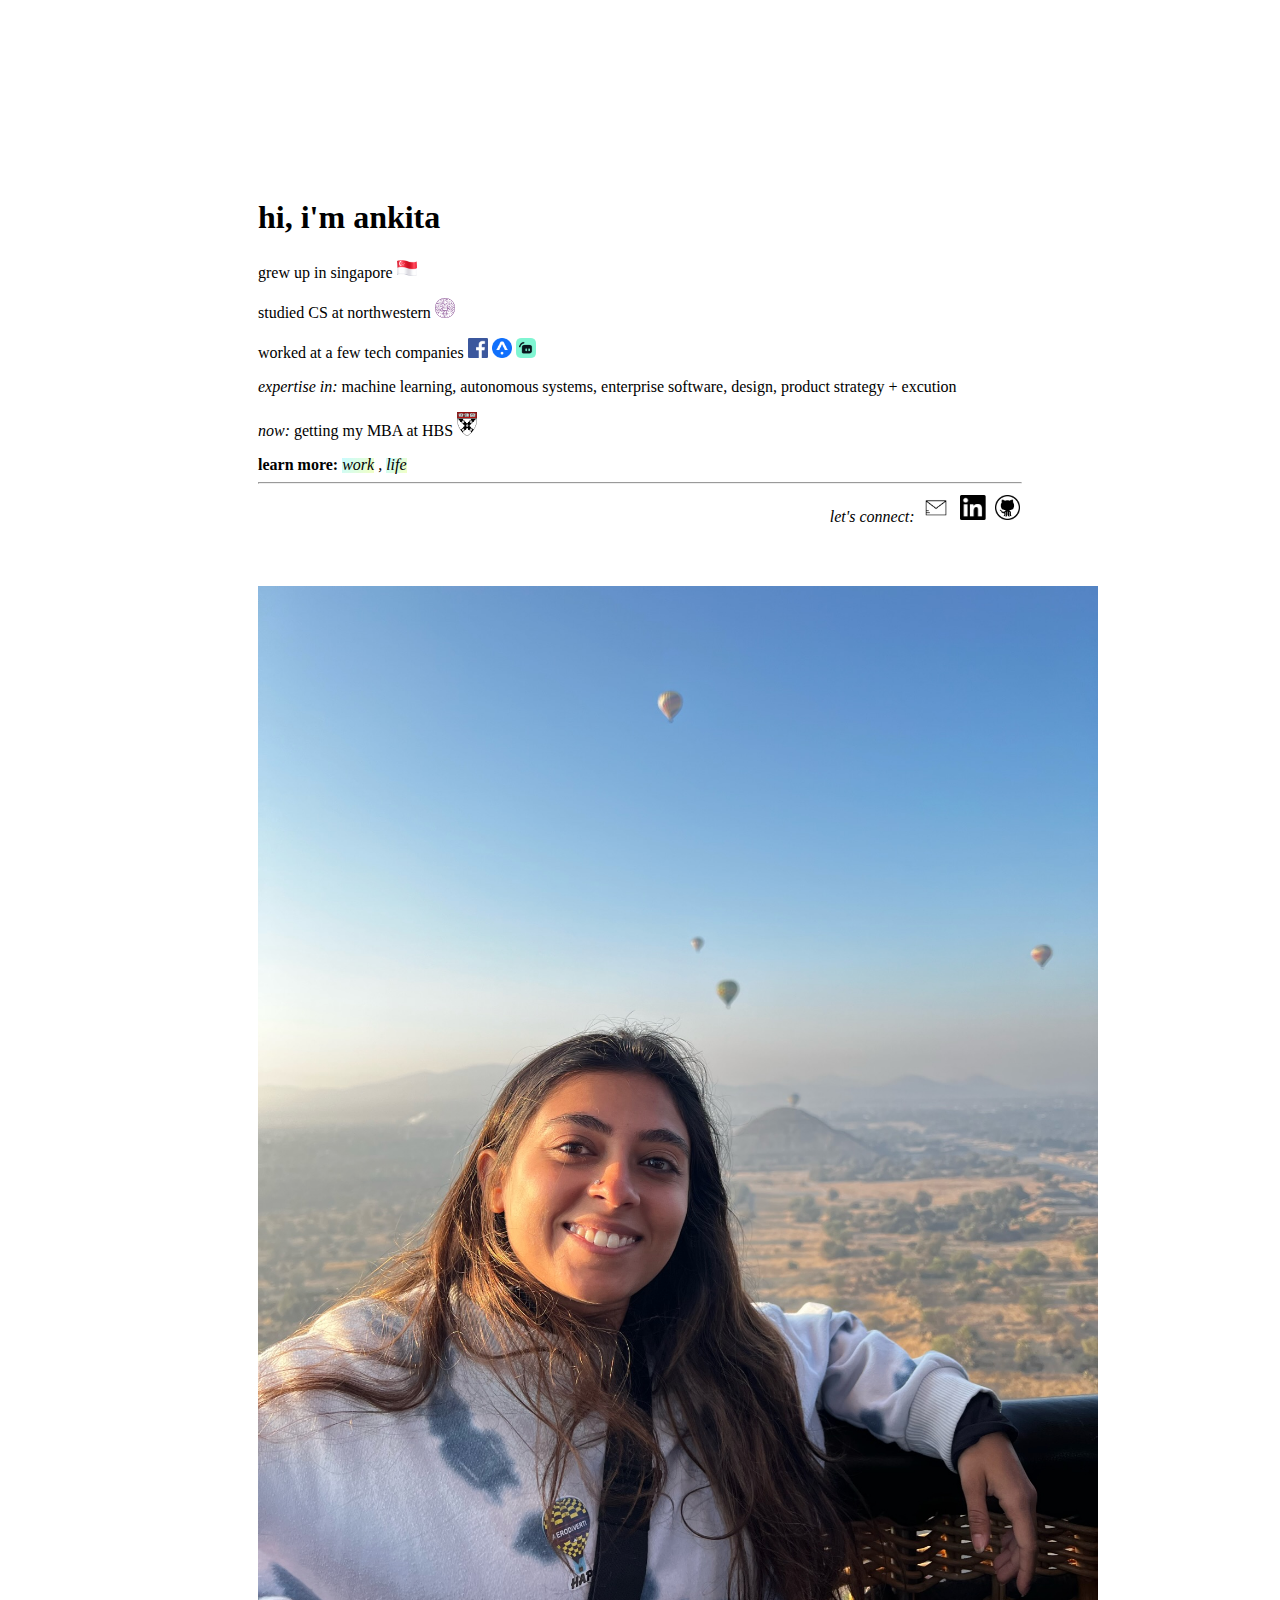
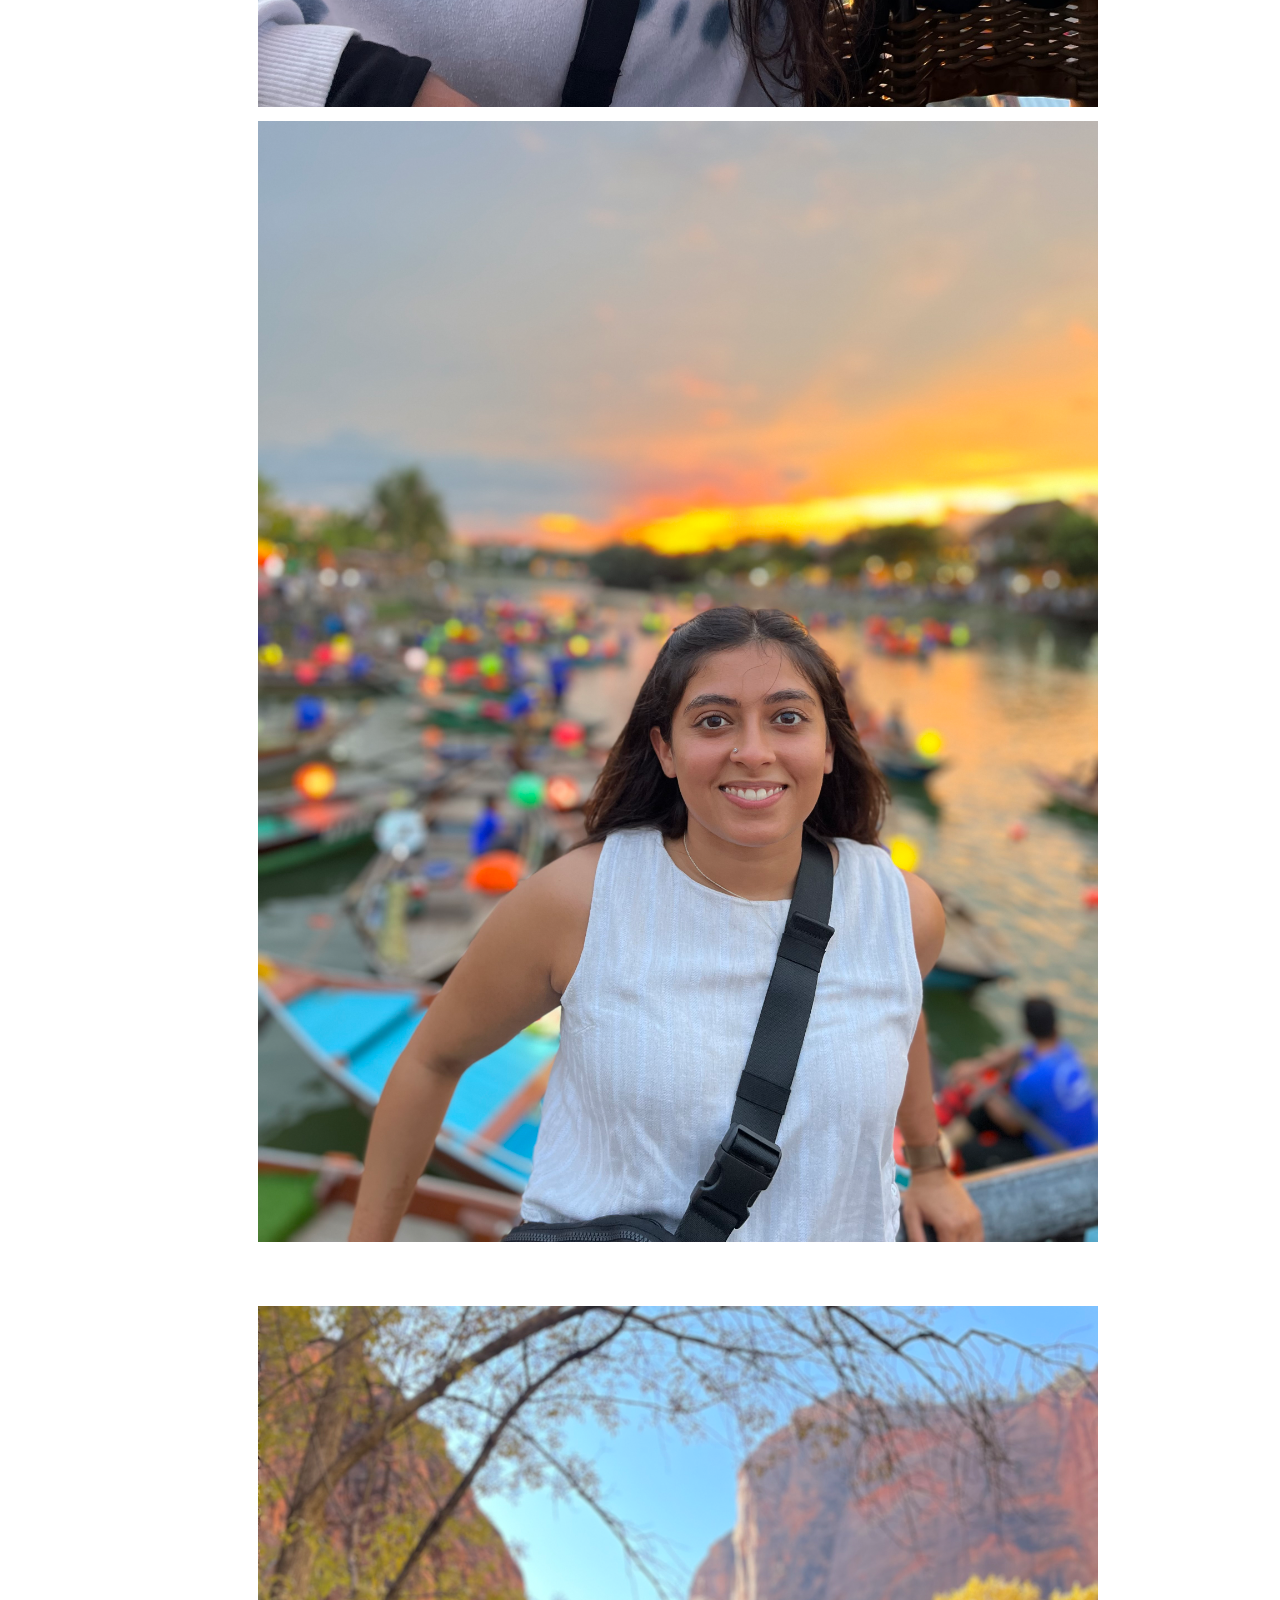
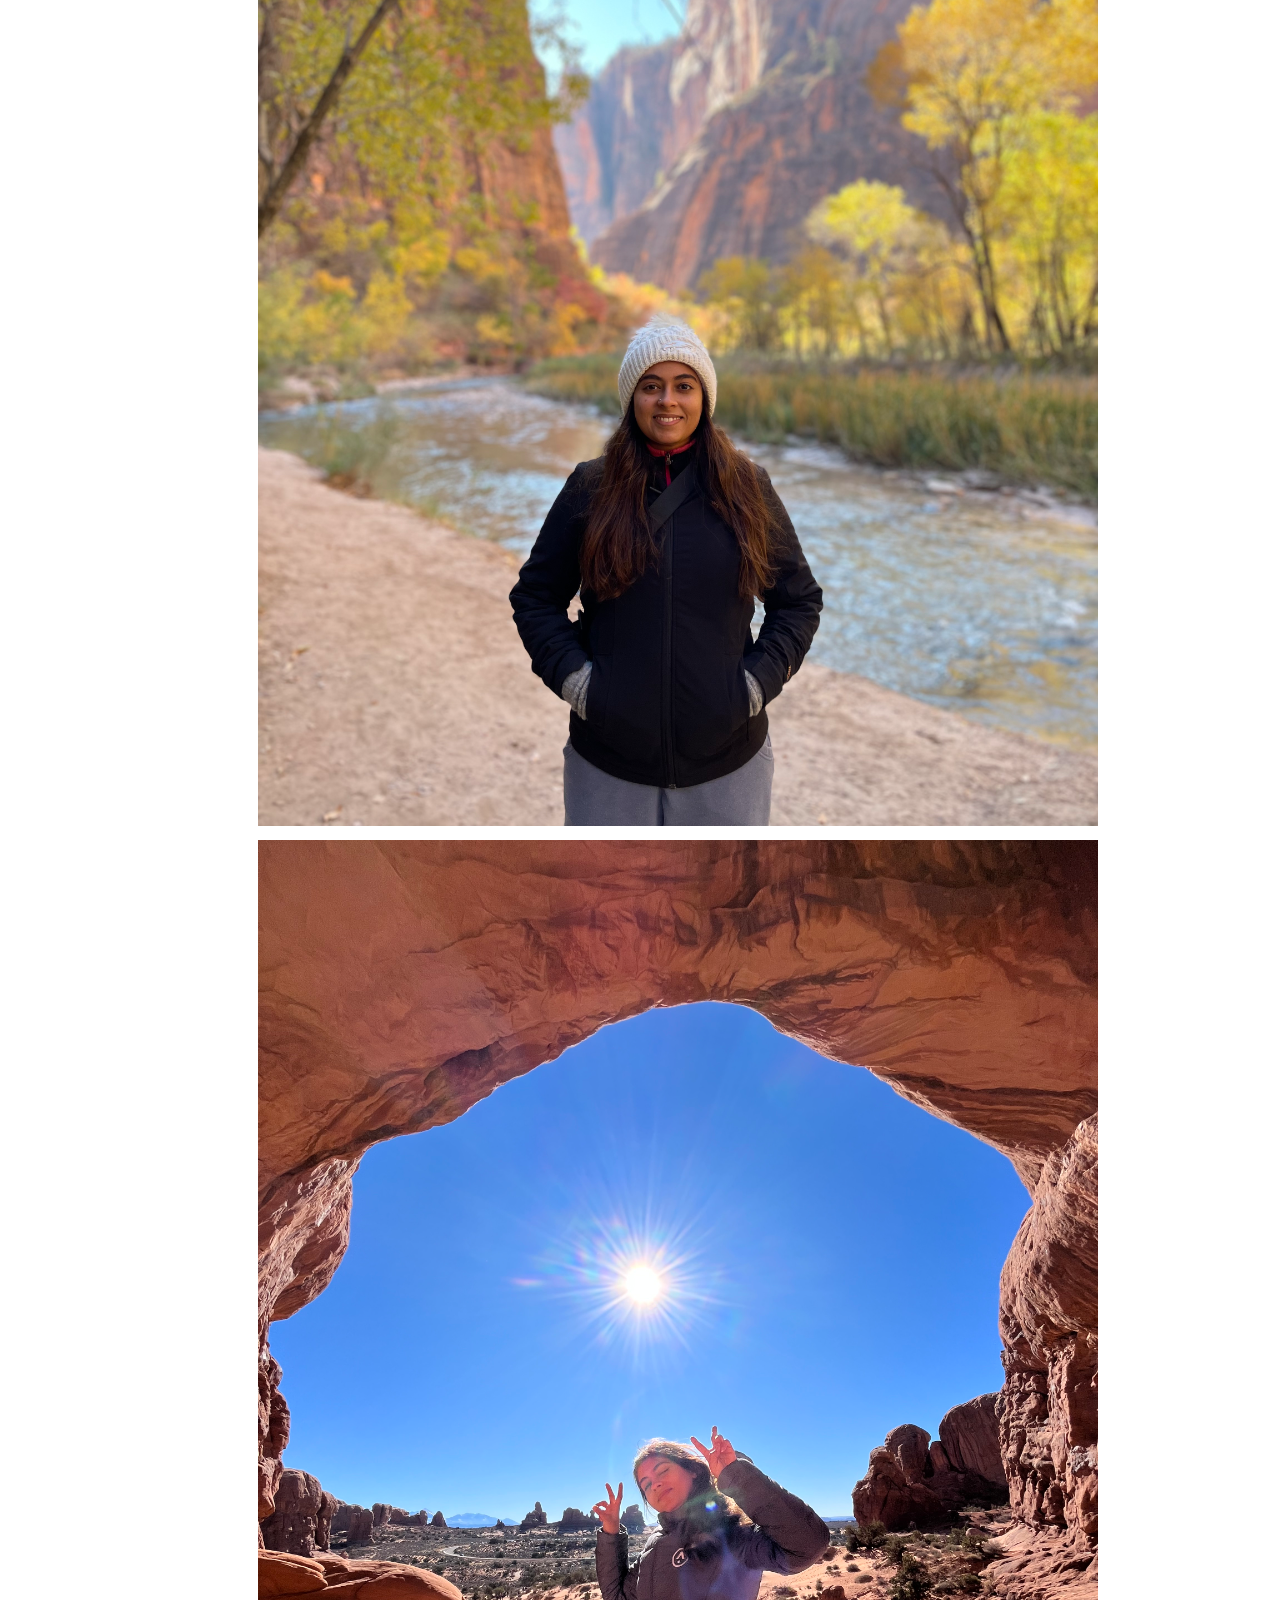
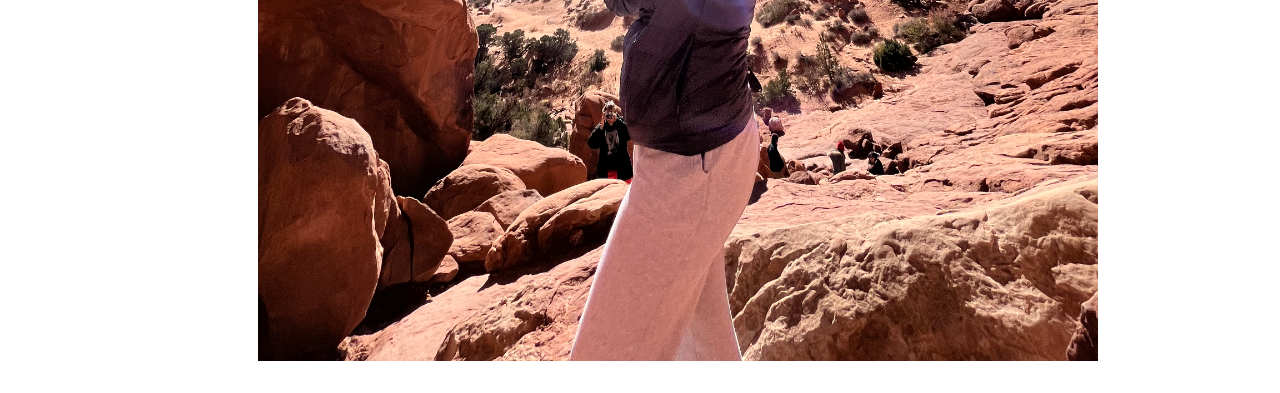
==== commit d2361cdf: "update jpg caps" ====
--- a/index.html
+++ b/index.html
@@ -68,7 +68,7 @@
                 </div>
               </div>
               <div class="col-3" id="pics">
-                <img id="ankitapic" src="assets/ankita1.jpg" alt="Ankita">
+                <img id="ankitapic" src="assets/ankita1.JPG" alt="Ankita">
                 <img id="ankitapic" src="assets/ankita2.jpg" alt="Ankita">
               </div>
               <div class="col-3" id="pics">
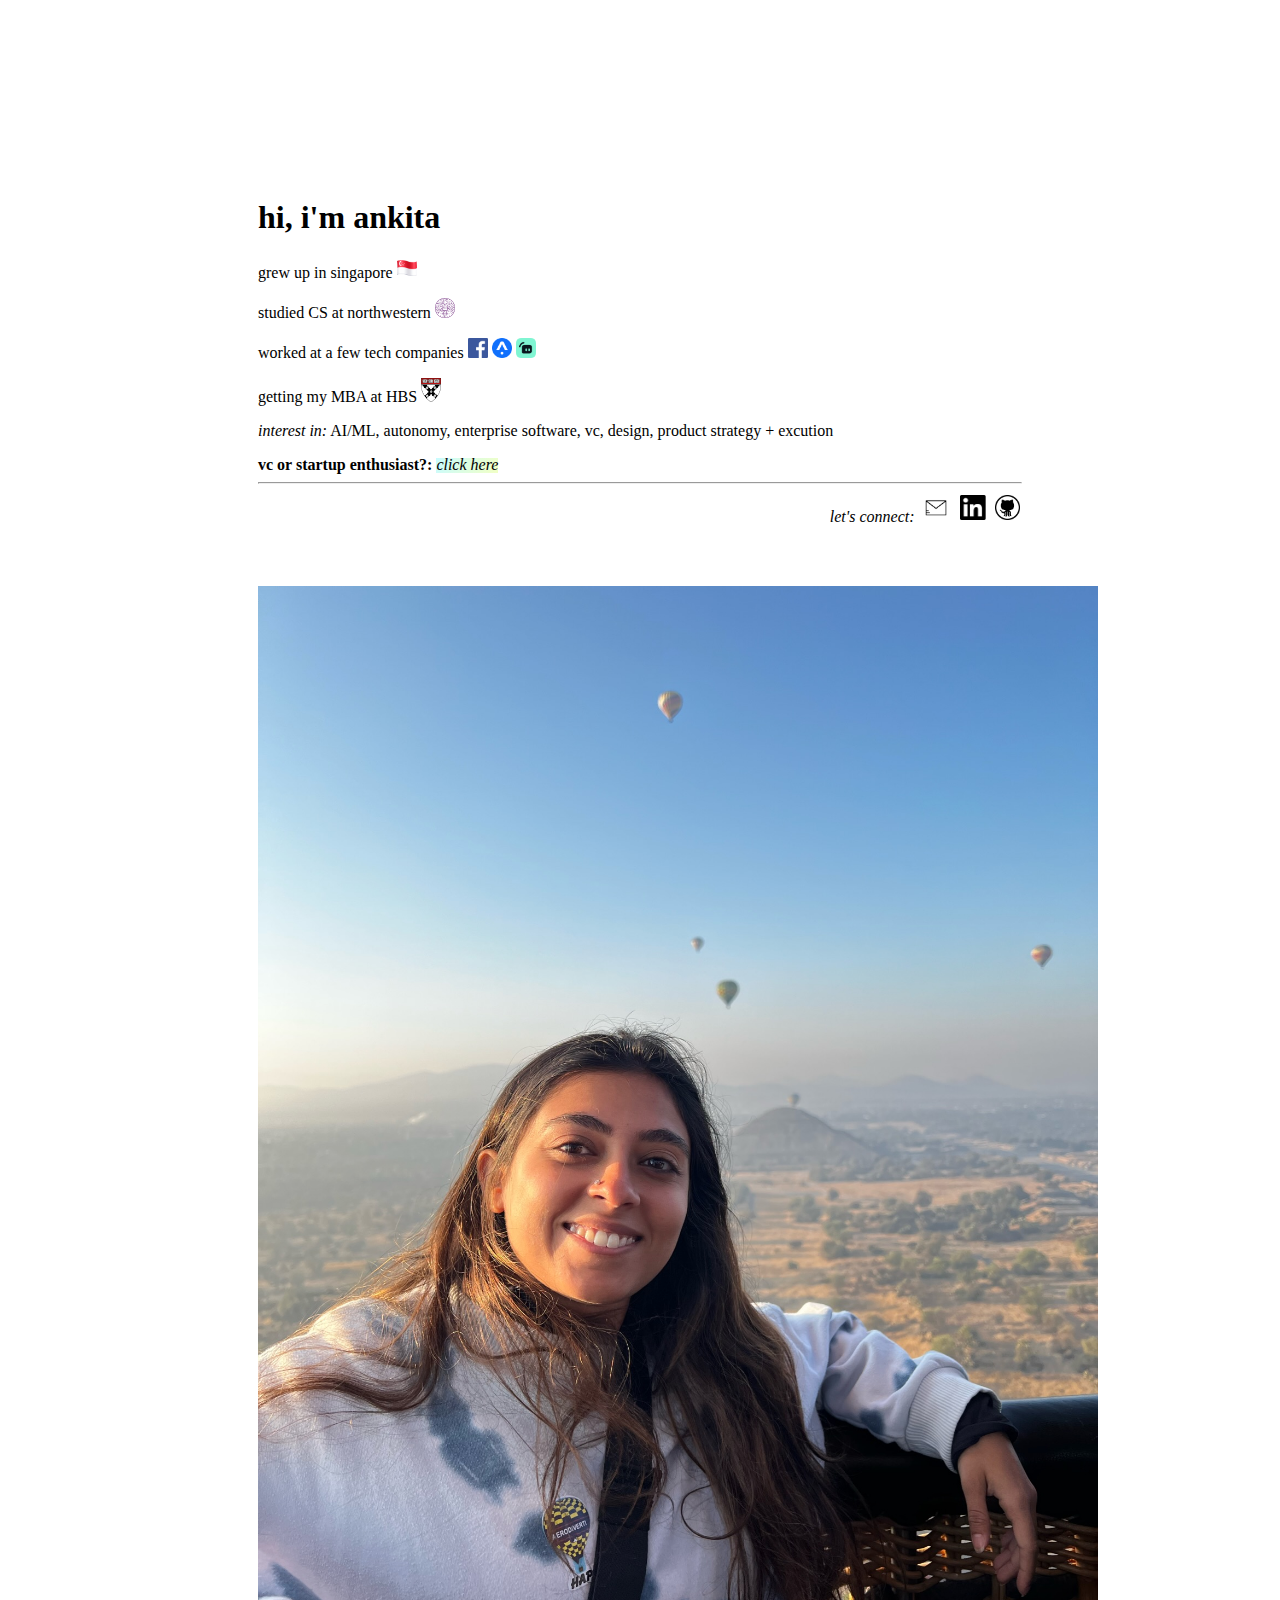
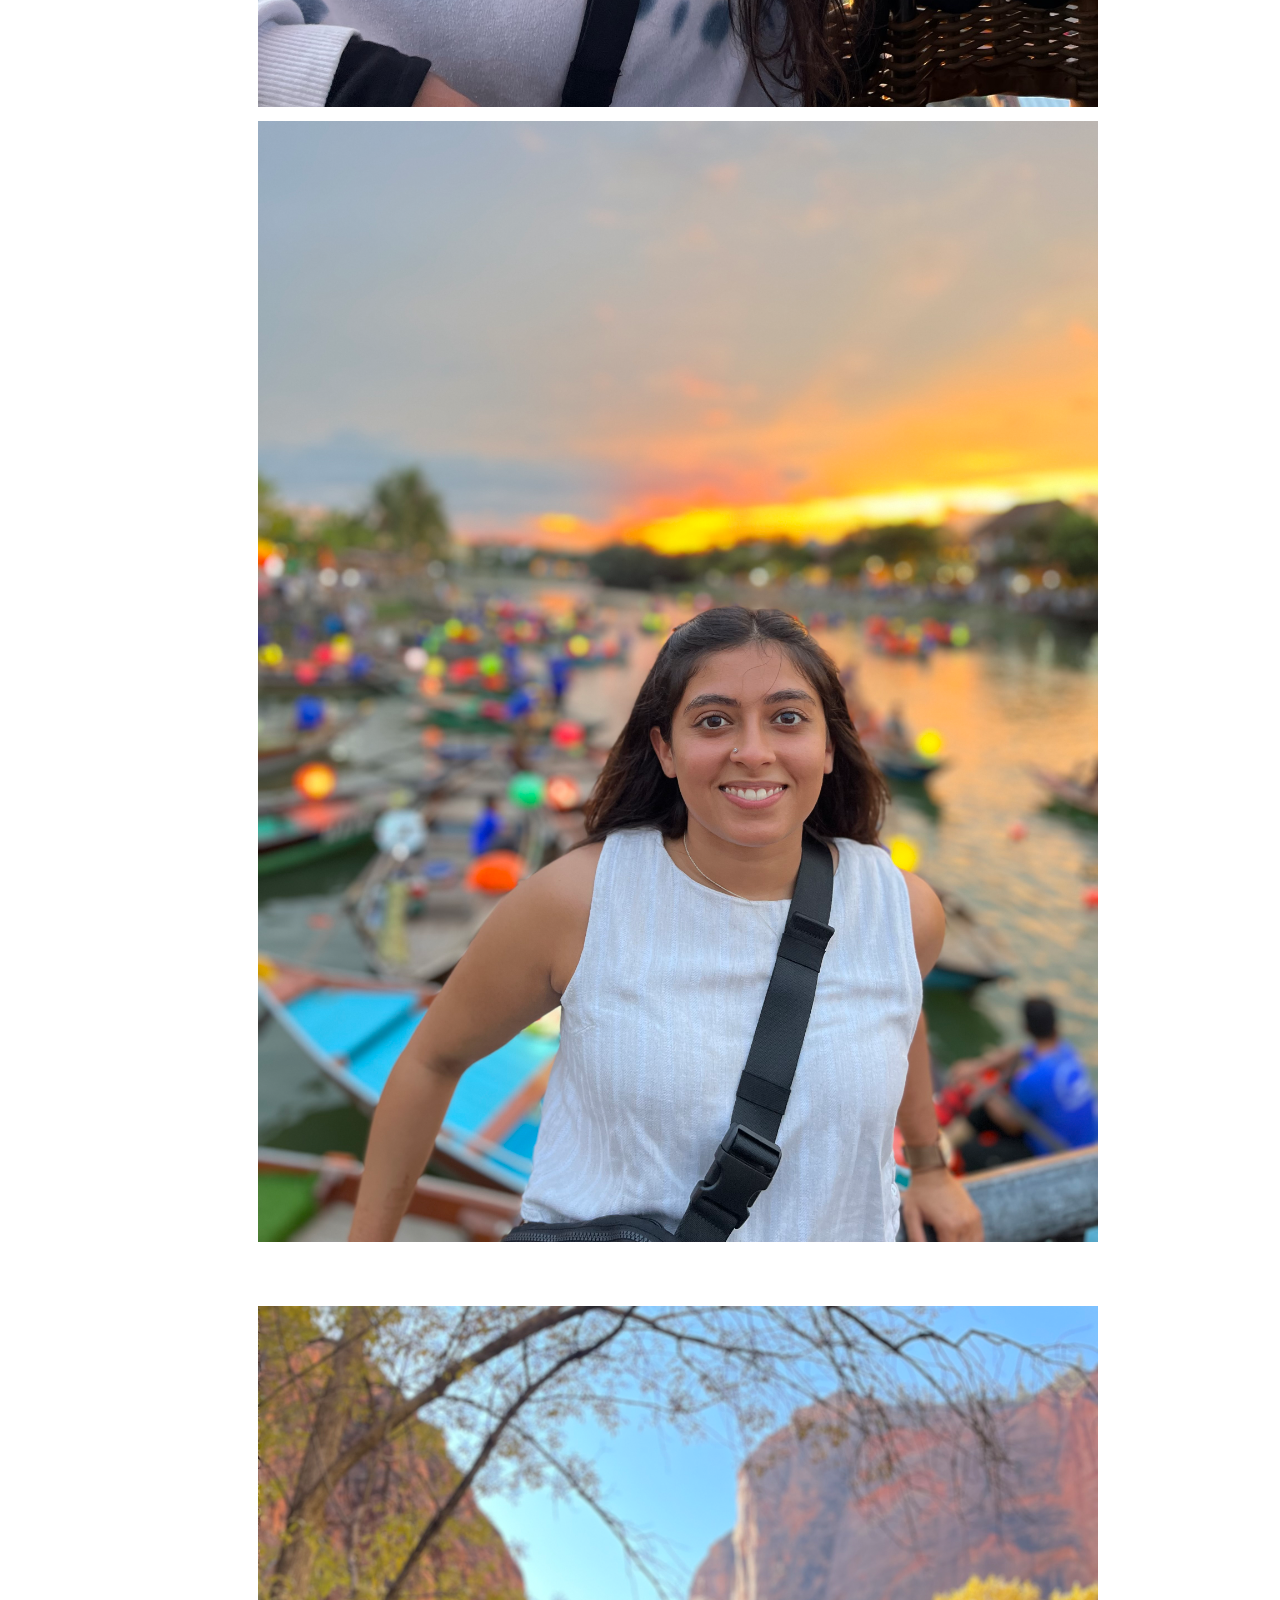
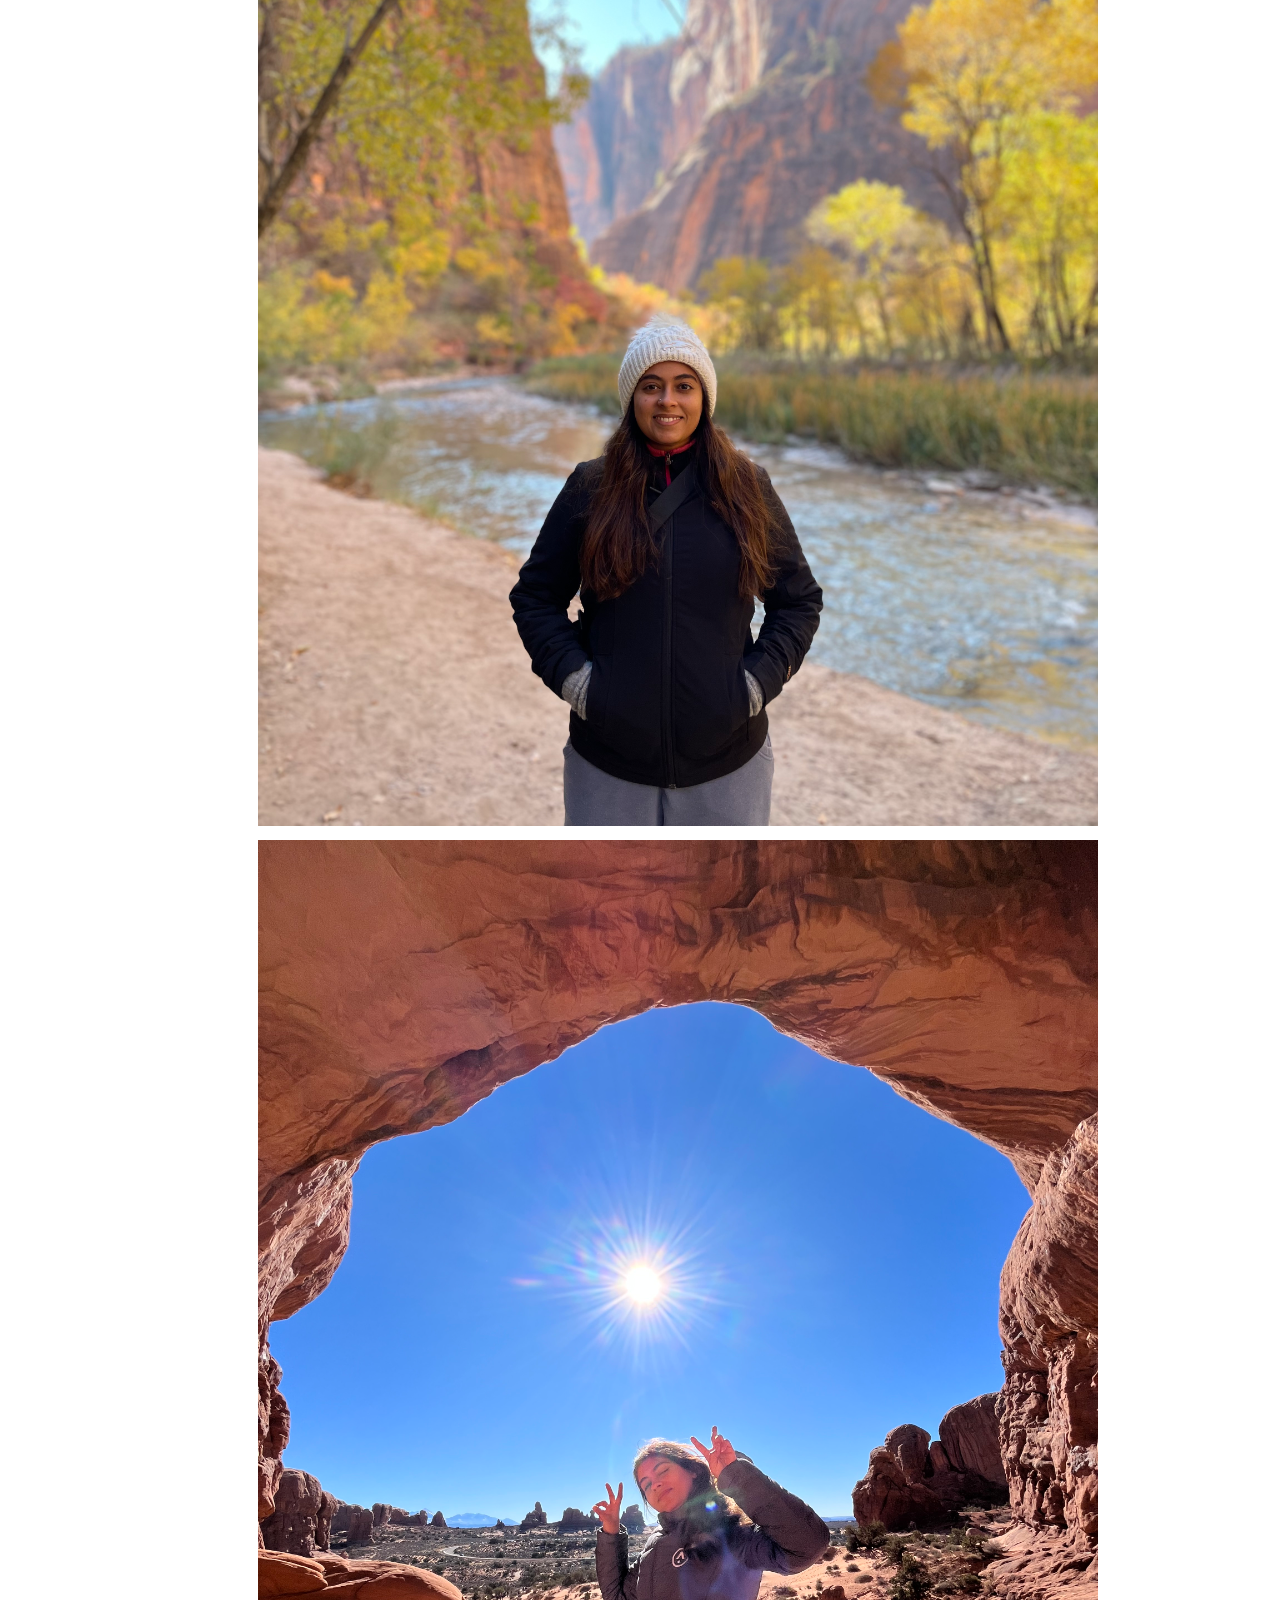
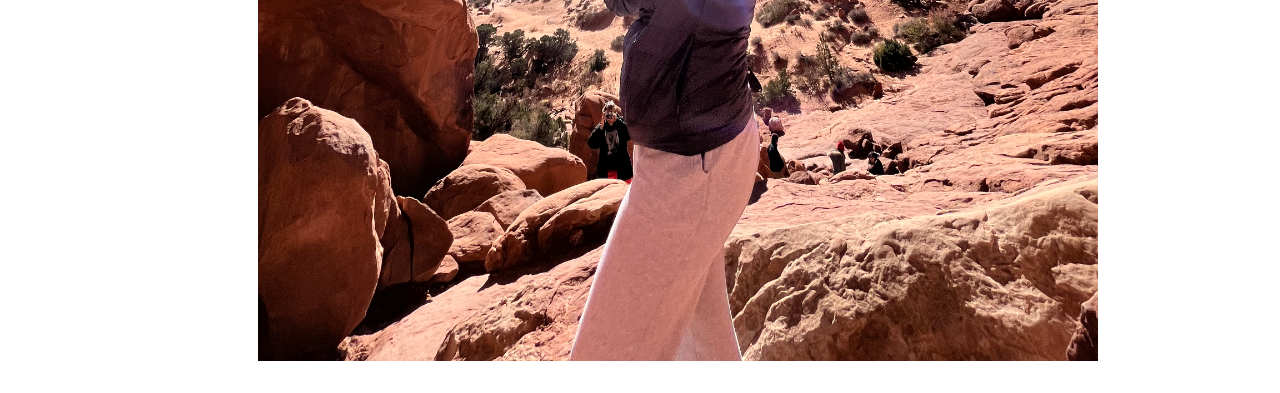
==== commit 8be7c9d6: "added vc link" ====
--- a/index.html
+++ b/index.html
@@ -48,9 +48,9 @@
                     <p>grew up in singapore <img class="bullets" src="assets/sg.png"></p>
                     <p>studied CS at northwestern <a href="https://www.northwestern.edu"><img class="bullets" src="assets/NU.png"></a></p>
                     <p>worked at a few tech companies <a href="https://www.meta.com"><img class="bullets" src="assets/fb.png"></a>  <a href="https://www.applied.co"><img class="bullets" src="assets/applied2.png"></a>  <a href="https://www.streamlabs.com"><img class="bullets" src="assets/SL.png"></a></p>
-                    <p><i>expertise in:</i> machine learning, autonomous systems, enterprise software, design, product strategy + excution</p>
-                    <p><i>now:</i> getting my MBA at HBS <a href="https://www.hbs.edu"><img class="bullets" src="assets/hbs2.png"></a></p>
-                    <b>learn more:</b> <i><a class="effect" href="work.html">work</a></i> <i>,</i> <i><a class="effect" href="life.html">life</a></i>
+                    <p>getting my MBA at HBS <a href="https://www.hbs.edu"><img class="bullets" src="assets/hbs2.png"></a></p>
+                    <p><i>interest in:</i> AI/ML, autonomy, enterprise software, vc, design, product strategy + excution</p>
+                    <b>vc or startup enthusiast?:</b> <i><a class="effect" href="https://tortoise-spinach-d5k9.squarespace.com/home">click here</a></i> 
                   </div>
                   <hr>
                   <div id="icons">
